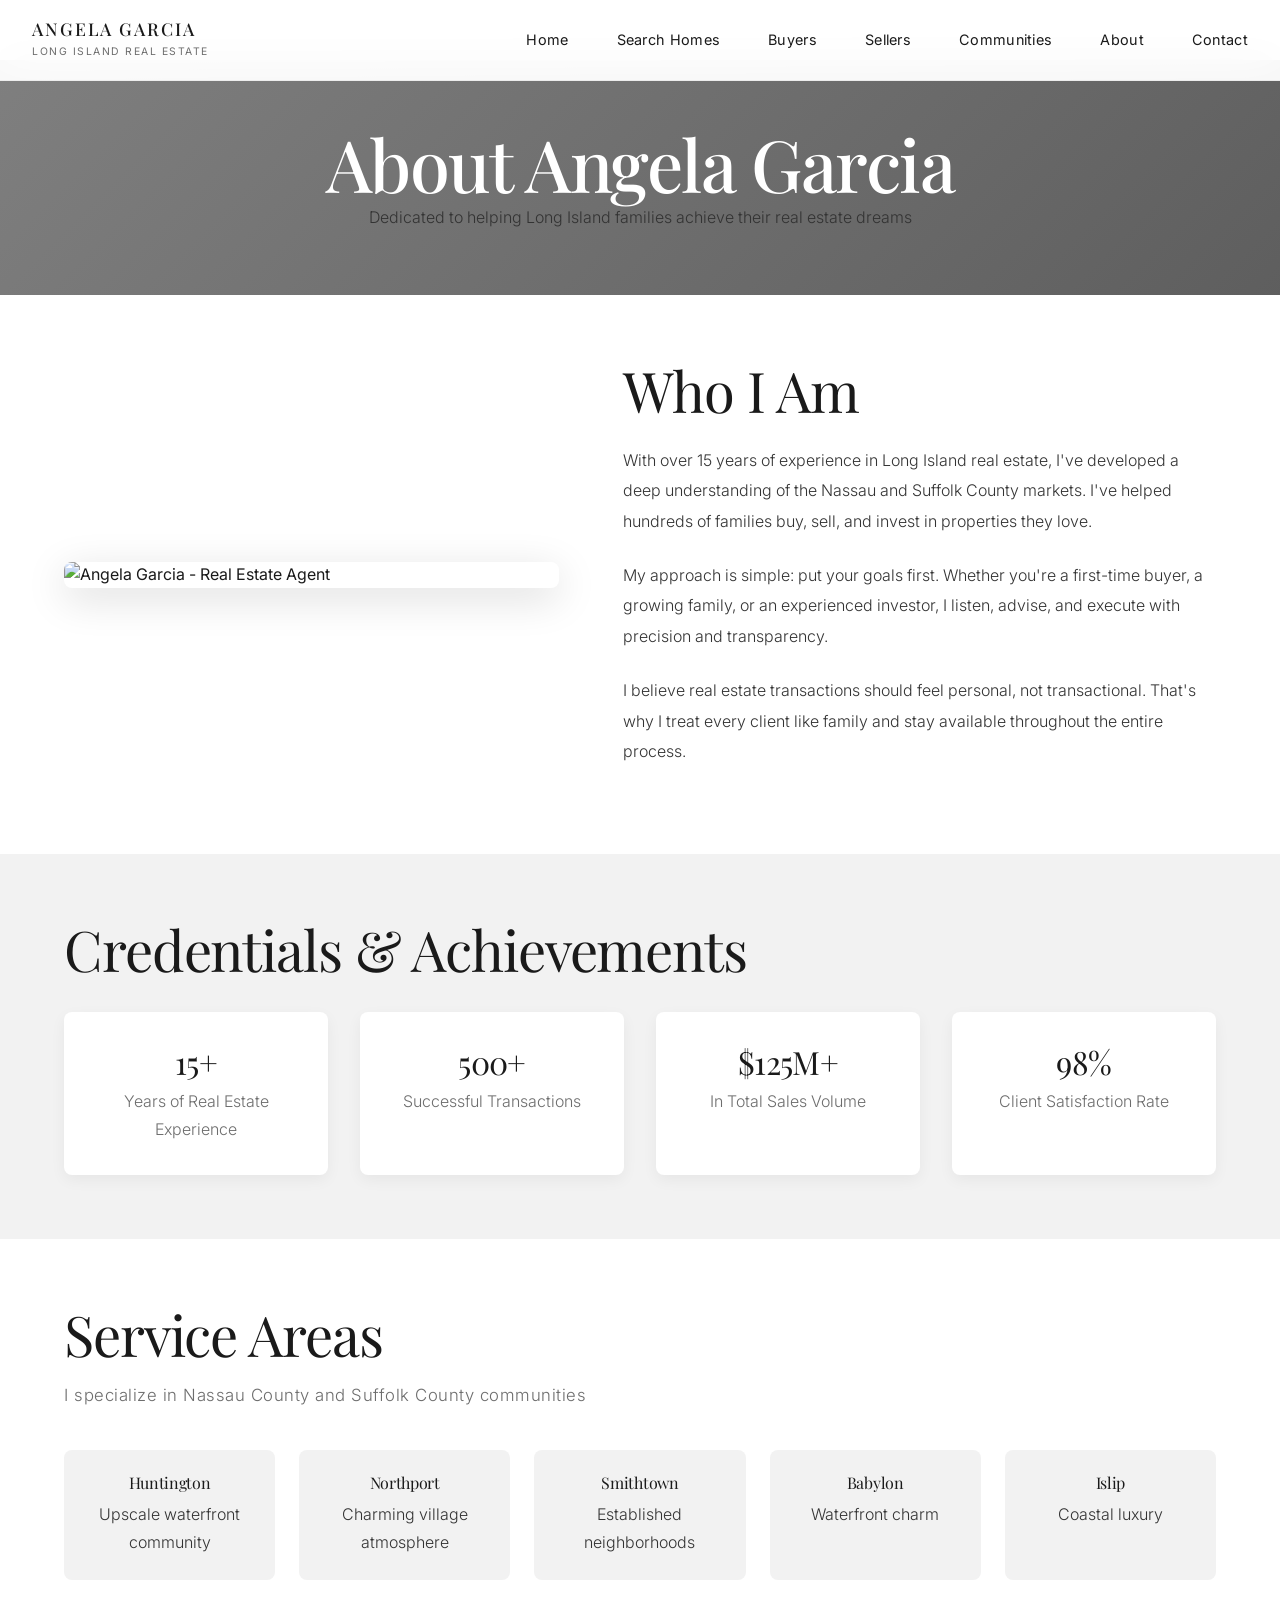
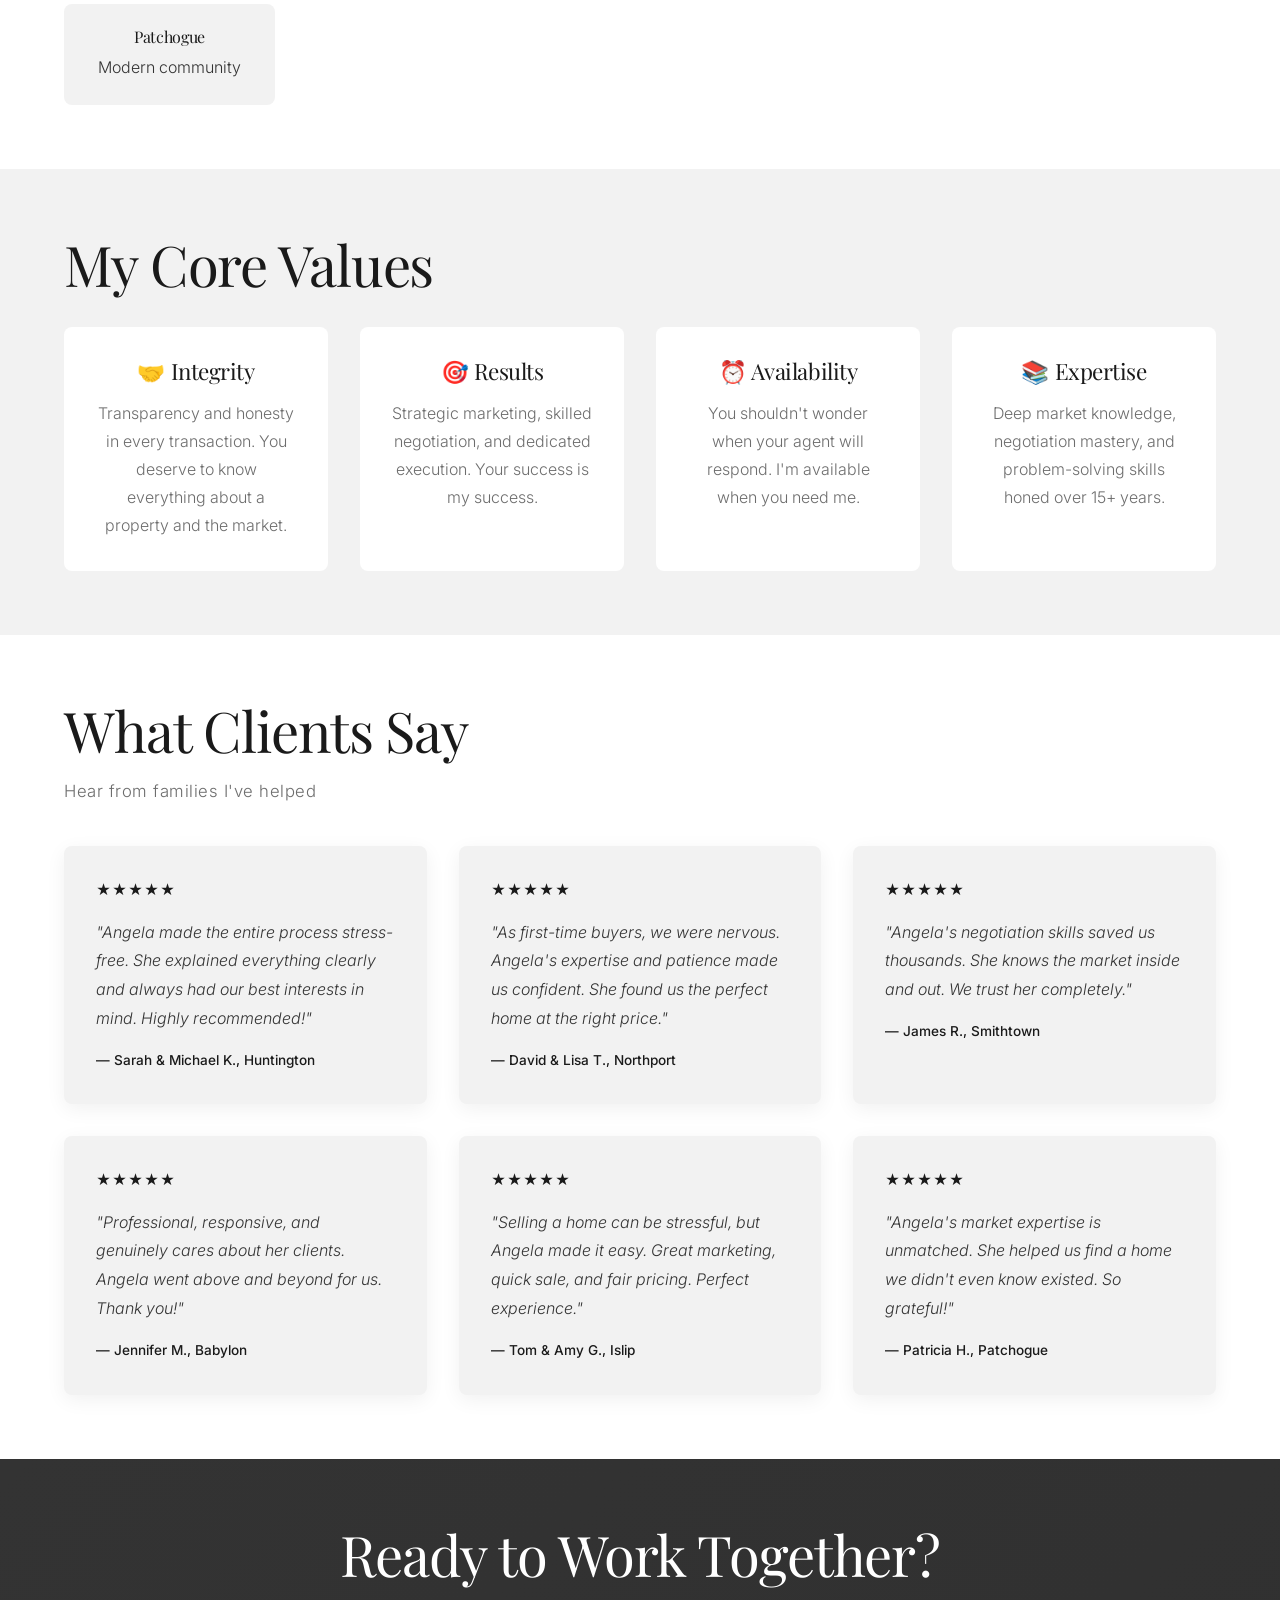
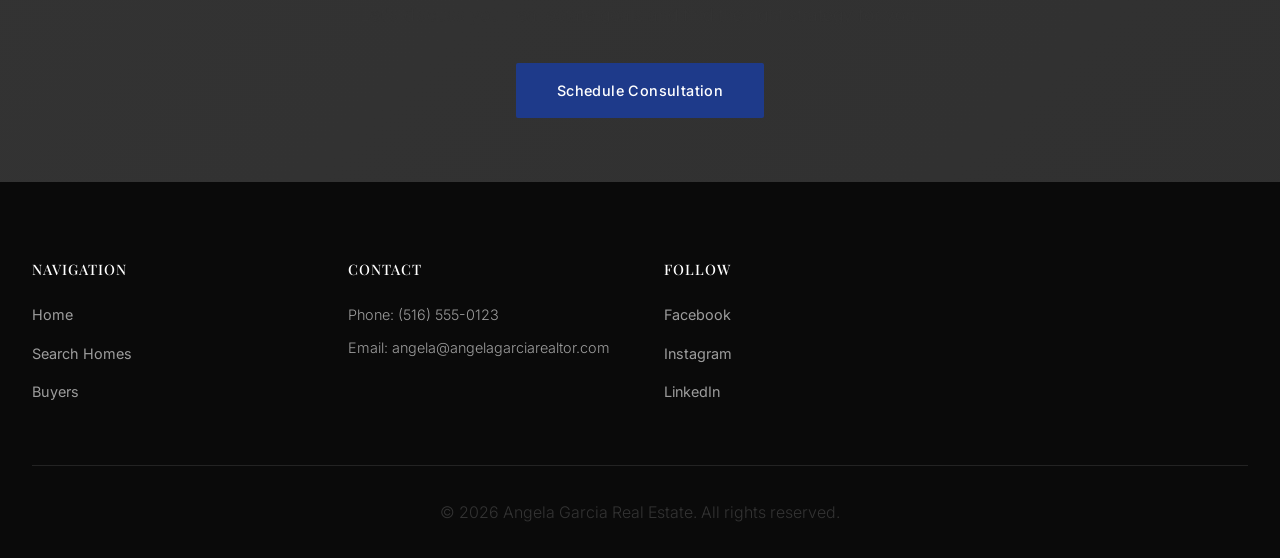
==== about.html @ 5ab620cd "Initial commit - mobile hamburger menu included" ====
<!DOCTYPE html>
<html lang="en">
<head>
    <meta charset="UTF-8">
    <meta name="viewport" content="width=device-width, initial-scale=1.0">
    <title>About Angela Garcia | Long Island Real Estate</title>
    <meta name="description" content="Meet Angela Garcia, a top Long Island realtor with 15+ years of expertise serving Nassau and Suffolk County families.">
    <link rel="stylesheet" href="css/styles.css">
    <style>
        .about-hero {
            background: linear-gradient(135deg, rgba(0,0,0,0.5), rgba(26,26,26,0.7));
            padding: 4rem 2rem;
            text-align: center;
            color: white;
            margin-top: 60px;
        }

        .about-hero h1 {
            color: white;
        }

        .about-intro {
            padding: 4rem 2rem;
            background-color: white;
        }

        .intro-grid {
            display: grid;
            grid-template-columns: 1fr 1.2fr;
            gap: 4rem;
            align-items: center;
        }

        .about-image {
            border-radius: 8px;
            overflow: hidden;
            box-shadow: 0 10px 40px rgba(0,0,0,0.15);
        }

        .about-image img {
            width: 100%;
            height: auto;
            display: block;
        }

        .about-content h2 {
            text-align: left;
            margin-bottom: 1.5rem;
        }

        .about-content p {
            margin-bottom: 1.5rem;
            color: var(--dark-gray);
            line-height: 1.9;
        }

        .credentials {
            padding: 4rem 2rem;
            background-color: var(--light-gray);
        }

        .credentials-grid {
            display: grid;
            grid-template-columns: repeat(auto-fit, minmax(250px, 1fr));
            gap: 2rem;
            margin-top: 2rem;
        }

        .credential-card {
            background-color: white;
            padding: 2rem;
            border-radius: 8px;
            text-align: center;
            box-shadow: 0 5px 15px rgba(0,0,0,0.05);
        }

        .credential-card h3 {
            color: var(--accent-gold);
            margin-bottom: 0.5rem;
            font-size: 2rem;
        }

        .credential-card p {
            color: var(--medium-gray);
        }

        .service-areas {
            padding: 4rem 2rem;
            background-color: white;
        }

        .areas-grid {
            display: grid;
            grid-template-columns: repeat(auto-fit, minmax(200px, 1fr));
            gap: 1.5rem;
            margin-top: 2rem;
        }

        .area-badge {
            background-color: var(--light-gray);
            padding: 1.5rem;
            border-radius: 8px;
            text-align: center;
            border-left: 4px solid var(--accent-gold);
            transition: var(--transition);
        }

        .area-badge:hover {
            box-shadow: 0 5px 20px rgba(0,0,0,0.1);
            transform: translateY(-3px);
        }

        .area-badge h4 {
            margin-bottom: 0.5rem;
        }

        .values {
            padding: 4rem 2rem;
            background-color: var(--light-gray);
        }

        .values-grid {
            display: grid;
            grid-template-columns: repeat(auto-fit, minmax(250px, 1fr));
            gap: 2rem;
            margin-top: 2rem;
        }

        .value-card {
            background-color: white;
            padding: 2rem;
            border-radius: 8px;
            text-align: center;
        }

        .value-card h3 {
            margin-bottom: 1rem;
        }

        .value-card p {
            color: var(--medium-gray);
        }

        .testimonials {
            padding: 4rem 2rem;
            background-color: white;
        }

        .testimonials-grid {
            display: grid;
            grid-template-columns: repeat(auto-fit, minmax(300px, 1fr));
            gap: 2rem;
            margin-top: 2rem;
        }

        .testimonial-card {
            background-color: var(--light-gray);
            padding: 2rem;
            border-radius: 8px;
            border-left: 4px solid var(--accent-gold);
        }

        .stars {
            color: var(--accent-gold);
            margin-bottom: 1rem;
        }

        .testimonial-text {
            font-style: italic;
            margin-bottom: 1rem;
            color: var(--dark-gray);
        }

        .testimonial-author {
            font-weight: 500;
            color: var(--charcoal);
        }

        .cta-section {
            padding: 4rem 2rem;
            background: linear-gradient(135deg, rgba(0,0,0,0.8), rgba(26,26,26,0.9));
            color: white;
            text-align: center;
        }

        @media (max-width: 768px) {
            .intro-grid {
                grid-template-columns: 1fr;
            }
        }
    </style>
</head>
<body>

<!-- NAVIGATION -->
<nav class="navbar">
    <div class="nav-container">
        <div class="logo">
            <h1>ANGELA GARCIA</h1>
            <p class="logo-subtitle">LONG ISLAND REAL ESTATE</p>
        </div>
        <ul class="nav-menu">
            <li><a href="index.html">Home</a></li>
            <li><a href="search.html">Search Homes</a></li>
            <li><a href="buyers.html">Buyers</a></li>
            <li><a href="sellers.html">Sellers</a></li>
            <li><a href="communities.html">Communities</a></li>
            <li><a href="about.html">About</a></li>
            <li><a href="contact.html">Contact</a></li>
        </ul>
    </div>
</nav>

<!-- HERO -->
<section class="about-hero">
    <div class="container">
        <h1>About Angela Garcia</h1>
        <p>Dedicated to helping Long Island families achieve their real estate dreams</p>
    </div>
</section>

<!-- INTRO -->
<section class="about-intro">
    <div class="container">
        <div class="intro-grid">
            <div class="about-image">
                <img src="media/angela-headshot.jpg" alt="Angela Garcia - Real Estate Agent" style="width: 100%; height: auto;">
            </div>
            <div class="about-content">
                <h2>Who I Am</h2>
                <p>With over 15 years of experience in Long Island real estate, I've developed a deep understanding of the Nassau and Suffolk County markets. I've helped hundreds of families buy, sell, and invest in properties they love.</p>
                <p>My approach is simple: put your goals first. Whether you're a first-time buyer, a growing family, or an experienced investor, I listen, advise, and execute with precision and transparency.</p>
                <p>I believe real estate transactions should feel personal, not transactional. That's why I treat every client like family and stay available throughout the entire process.</p>
            </div>
        </div>
    </div>
</section>

<!-- CREDENTIALS -->
<section class="credentials">
    <div class="container">
        <h2>Credentials & Achievements</h2>

        <div class="credentials-grid">
            <div class="credential-card">
                <h3>15+</h3>
                <p>Years of Real Estate Experience</p>
            </div>
            <div class="credential-card">
                <h3>500+</h3>
                <p>Successful Transactions</p>
            </div>
            <div class="credential-card">
                <h3>$125M+</h3>
                <p>In Total Sales Volume</p>
            </div>
            <div class="credential-card">
                <h3>98%</h3>
                <p>Client Satisfaction Rate</p>
            </div>
        </div>
    </div>
</section>

<!-- SERVICE AREAS -->
<section class="service-areas">
    <div class="container">
        <h2>Service Areas</h2>
        <p class="section-subtitle">I specialize in Nassau County and Suffolk County communities</p>

        <div class="areas-grid">
            <div class="area-badge">
                <h4>Huntington</h4>
                <p>Upscale waterfront community</p>
            </div>
            <div class="area-badge">
                <h4>Northport</h4>
                <p>Charming village atmosphere</p>
            </div>
            <div class="area-badge">
                <h4>Smithtown</h4>
                <p>Established neighborhoods</p>
            </div>
            <div class="area-badge">
                <h4>Babylon</h4>
                <p>Waterfront charm</p>
            </div>
            <div class="area-badge">
                <h4>Islip</h4>
                <p>Coastal luxury</p>
            </div>
            <div class="area-badge">
                <h4>Patchogue</h4>
                <p>Modern community</p>
            </div>
        </div>
    </div>
</section>

<!-- VALUES -->
<section class="values">
    <div class="container">
        <h2>My Core Values</h2>

        <div class="values-grid">
            <div class="value-card">
                <h3>🤝 Integrity</h3>
                <p>Transparency and honesty in every transaction. You deserve to know everything about a property and the market.</p>
            </div>
            <div class="value-card">
                <h3>🎯 Results</h3>
                <p>Strategic marketing, skilled negotiation, and dedicated execution. Your success is my success.</p>
            </div>
            <div class="value-card">
                <h3>⏰ Availability</h3>
                <p>You shouldn't wonder when your agent will respond. I'm available when you need me.</p>
            </div>
            <div class="value-card">
                <h3>📚 Expertise</h3>
                <p>Deep market knowledge, negotiation mastery, and problem-solving skills honed over 15+ years.</p>
            </div>
        </div>
    </div>
</section>

<!-- TESTIMONIALS -->
<section class="testimonials">
    <div class="container">
        <h2>What Clients Say</h2>
        <p class="section-subtitle">Hear from families I've helped</p>

        <div class="testimonials-grid">
            <div class="testimonial-card">
                <div class="stars">★★★★★</div>
                <p class="testimonial-text">"Angela made the entire process stress-free. She explained everything clearly and always had our best interests in mind. Highly recommended!"</p>
                <p class="testimonial-author">— Sarah & Michael K., Huntington</p>
            </div>

            <div class="testimonial-card">
                <div class="stars">★★★★★</div>
                <p class="testimonial-text">"As first-time buyers, we were nervous. Angela's expertise and patience made us confident. She found us the perfect home at the right price."</p>
                <p class="testimonial-author">— David & Lisa T., Northport</p>
            </div>

            <div class="testimonial-card">
                <div class="stars">★★★★★</div>
                <p class="testimonial-text">"Angela's negotiation skills saved us thousands. She knows the market inside and out. We trust her completely."</p>
                <p class="testimonial-author">— James R., Smithtown</p>
            </div>

            <div class="testimonial-card">
                <div class="stars">★★★★★</div>
                <p class="testimonial-text">"Professional, responsive, and genuinely cares about her clients. Angela went above and beyond for us. Thank you!"</p>
                <p class="testimonial-author">— Jennifer M., Babylon</p>
            </div>

            <div class="testimonial-card">
                <div class="stars">★★★★★</div>
                <p class="testimonial-text">"Selling a home can be stressful, but Angela made it easy. Great marketing, quick sale, and fair pricing. Perfect experience."</p>
                <p class="testimonial-author">— Tom & Amy G., Islip</p>
            </div>

            <div class="testimonial-card">
                <div class="stars">★★★★★</div>
                <p class="testimonial-text">"Angela's market expertise is unmatched. She helped us find a home we didn't even know existed. So grateful!"</p>
                <p class="testimonial-author">— Patricia H., Patchogue</p>
            </div>
        </div>
    </div>
</section>

<!-- CTA -->
<section class="cta-section">
    <div class="container">
        <h2>Ready to Work Together?</h2>
        <p style="margin-bottom: 2rem; font-size: 1.1rem;">Let's discuss your real estate goals and find the right strategy for you.</p>
        <a href="contact.html" class="btn btn-primary">Schedule Consultation</a>
    </div>
</section>

<!-- FOOTER -->
<footer class="footer">
    <div class="footer-container">
        <div class="footer-grid">
            <div class="footer-section">
                <h4>Navigation</h4>
                <ul>
                    <li><a href="index.html">Home</a></li>
                    <li><a href="search.html">Search Homes</a></li>
                    <li><a href="buyers.html">Buyers</a></li>
                </ul>
            </div>
            <div class="footer-section">
                <h4>Contact</h4>
                <p>Phone: (516) 555-0123</p>
                <p>Email: angela@angelagarciarealtor.com</p>
            </div>
            <div class="footer-section">
                <h4>Follow</h4>
                <ul>
                    <li><a href="#">Facebook</a></li>
                    <li><a href="#">Instagram</a></li>
                    <li><a href="#">LinkedIn</a></li>
                </ul>
            </div>
        </div>
        <div class="footer-bottom">
            <p>&copy; 2026 Angela Garcia Real Estate. All rights reserved.</p>
        </div>
    </div>
</footer>

</body>
</html>
---- css/styles.css ----
/* ============================================
   ANGELA GARCIA REAL ESTATE
   PREMIUM LONG ISLAND LUXURY
   ============================================ */

/* TYPOGRAPHY IMPORTS */
@import url('https://fonts.googleapis.com/css2?family=Playfair+Display:wght@400;500;700&family=Inter:wght@300;400;500;600&display=swap');

/* VARIABLES */
:root {
    --white: #FFFFFF;
    --off-white: #F8F8F8;
    --black: #0A0A0A;
    --charcoal: #1a1a1a;
    --light-gray: #f2f2f2;
    --medium-gray: #6d6d6d;
    --dark-gray: #333333;
    --accent-blue: #1e3a8a;
    
    --font-display: 'Playfair Display', serif;
    --font-body: 'Inter', -apple-system, BlinkMacSystemFont, 'Segoe UI', sans-serif;
    
    --transition: all 0.4s cubic-bezier(0.23, 1, 0.320, 1);
    --transition-slow: all 0.7s cubic-bezier(0.23, 1, 0.320, 1);
}

/* RESET */
* {
    margin: 0;
    padding: 0;
    box-sizing: border-box;
}

html {
    scroll-behavior: smooth;
}

body {
    font-family: var(--font-body);
    color: var(--charcoal);
    background-color: var(--white);
    line-height: 1.6;
    overflow-x: hidden;
}

/* ============================================
   TYPOGRAPHY
   ============================================ */

h1, h2, h3, h4, h5, h6 {
    font-family: var(--font-display);
    font-weight: 400;
    line-height: 1.1;
    letter-spacing: -0.02em;
}

h1 {
    font-size: clamp(2.5rem, 6vw, 4.5rem);
    font-weight: 500;
}

h2 {
    font-size: clamp(2rem, 5vw, 3.5rem);
    margin-bottom: 1rem;
}

h3 {
    font-size: 1.4rem;
    font-weight: 400;
}

p {
    font-size: 1rem;
    color: var(--dark-gray);
    line-height: 1.75;
    font-weight: 300;
}

.section-subtitle {
    font-size: 1.05rem;
    color: var(--medium-gray);
    font-weight: 300;
    margin-bottom: 2.5rem;
    letter-spacing: 0.5px;
}

/* ============================================
   LAYOUT
   ============================================ */

.container {
    max-width: 1280px;
    margin: 0 auto;
    padding: 0 2rem;
}

section {
    position: relative;
}

/* ============================================
   NAVIGATION
   ============================================ */

.navbar {
    position: fixed;
    top: 0;
    width: 100%;
    background-color: rgba(255, 255, 255, 0.95);
    backdrop-filter: blur(20px);
    z-index: 1000;
    border-bottom: 1px solid rgba(0, 0, 0, 0.05);
    transition: var(--transition);
}

.nav-container {
    max-width: 1400px;
    margin: 0 auto;
    padding: 1.2rem 2rem;
    display: flex;
    justify-content: space-between;
    align-items: center;
}

.logo h1 {
    font-size: 1.1rem;
    letter-spacing: 2px;
    font-weight: 500;
    margin-bottom: 0;
}

.logo-subtitle {
    font-size: 0.65rem;
    letter-spacing: 1.5px;
    color: var(--medium-gray);
    text-transform: uppercase;
    font-weight: 400;
    margin-top: 0.25rem;
}

.nav-menu {
    display: flex;
    list-style: none;
    gap: 3rem;
}

.nav-menu a {
    text-decoration: none;
    color: var(--charcoal);
    font-size: 0.9rem;
    letter-spacing: 0.3px;
    font-weight: 400;
    transition: var(--transition);
    position: relative;
}

.nav-menu a::after {
    content: '';
    position: absolute;
    bottom: -5px;
    left: 0;
    width: 0;
    height: 1.5px;
    background-color: var(--accent-blue);
    transition: var(--transition);
}

.nav-menu a:hover::after {
    width: 100%;
}

/* HAMBURGER MENU */
.hamburger {
    display: none;
    flex-direction: column;
    background: none;
    border: none;
    cursor: pointer;
    padding: 0.5rem;
    gap: 0.35rem;
}

.hamburger span {
    width: 24px;
    height: 2.5px;
    background-color: var(--charcoal);
    border-radius: 2px;
    transition: var(--transition);
    transform-origin: center;
}

.hamburger.active span:nth-child(1) {
    transform: rotate(45deg) translate(8px, 8px);
}

.hamburger.active span:nth-child(2) {
    opacity: 0;
}

.hamburger.active span:nth-child(3) {
    transform: rotate(-45deg) translate(8px, -8px);
}

/* ============================================
   HERO SECTION
   ============================================ */

.hero {
    position: relative;
    height: 100vh;
    display: flex;
    align-items: flex-end;
    justify-content: flex-start;
    overflow: hidden;
    margin-top: 60px;
}

.hero-video {
    position: absolute;
    top: 0;
    left: 0;
    width: 100%;
    height: 100%;
    object-fit: cover;
    z-index: 1;
}

.hero-overlay {
    position: absolute;
    top: 0;
    left: 0;
    width: 100%;
    height: 100%;
    background: linear-gradient(135deg, rgba(0, 0, 0, 0.25) 0%, rgba(0, 0, 0, 0.45) 100%);
    z-index: 2;
}

.hero-content {
    position: relative;
    z-index: 3;
    color: var(--white);
    padding: 0 2rem 6rem 2rem;
    max-width: 65%;
    animation: fadeInUp 1.2s cubic-bezier(0.23, 1, 0.320, 1);
}

.hero-headline {
    font-size: clamp(2.5rem, 7vw, 5rem);
    font-weight: 500;
    letter-spacing: -0.03em;
    margin-bottom: 1rem;
    line-height: 1.05;
}

.hero-subheadline {
    font-size: 1.2rem;
    font-weight: 300;
    letter-spacing: 0.3px;
    margin-bottom: 3rem;
    color: rgba(255, 255, 255, 0.85);
    max-width: 500px;
}

.hero-search-bar {
    display: flex;
    gap: 1rem;
    margin-bottom: 3rem;
    max-width: 600px;
}

.search-input {
    flex: 1;
    padding: 1rem 1.5rem;
    border: none;
    border-radius: 2px;
    font-size: 0.95rem;
    background-color: var(--white);
    color: var(--charcoal);
    font-family: var(--font-body);
}

.search-btn {
    padding: 1rem 2.5rem;
    background-color: var(--accent-blue);
    color: var(--white);
    border: none;
    border-radius: 2px;
    cursor: pointer;
    font-weight: 500;
    letter-spacing: 0.5px;
    transition: var(--transition);
    font-family: var(--font-body);
}

.search-btn:hover {
    background-color: #153063;
    transform: translateY(-2px);
}

.hero-buttons {
    display: flex;
    gap: 2rem;
}

@keyframes fadeInUp {
    from {
        opacity: 0;
        transform: translateY(40px);
    }
    to {
        opacity: 1;
        transform: translateY(0);
    }
}

/* ============================================
   BUTTONS
   ============================================ */

.btn {
    display: inline-block;
    padding: 0.95rem 2.5rem;
    border-radius: 2px;
    text-decoration: none;
    font-weight: 500;
    letter-spacing: 0.4px;
    transition: var(--transition);
    font-size: 0.9rem;
    border: 1.5px solid transparent;
    cursor: pointer;
    font-family: var(--font-body);
}

.btn-primary {
    background-color: var(--accent-blue);
    color: var(--white);
}

.btn-primary:hover {
    background-color: #153063;
    transform: translateY(-3px);
}

.btn-secondary {
    background-color: transparent;
    color: var(--white);
    border-color: var(--white);
}

.btn-secondary:hover {
    background-color: var(--white);
    color: var(--charcoal);
}

.btn-outline {
    background-color: transparent;
    color: var(--charcoal);
    border-color: var(--charcoal);
}

.btn-outline:hover {
    background-color: var(--charcoal);
    color: var(--white);
}

.btn-text {
    background-color: transparent;
    color: var(--charcoal);
    padding: 0;
    border: none;
    font-weight: 500;
    text-decoration: underline;
}

.btn-text:hover {
    color: var(--accent-blue);
}

/* ============================================
   REALTOR INTRO SECTION
   ============================================ */

.realtor-intro {
    padding: 7rem 2rem;
    background-color: var(--white);
}

.intro-grid {
    display: grid;
    grid-template-columns: 55% 1fr;
    gap: 5rem;
    align-items: center;
}

.intro-image {
    position: relative;
    z-index: 1;
}

.headshot {
    width: 100%;
    max-width: 500px;
    border-radius: 0;
    box-shadow: 0 20px 60px rgba(0, 0, 0, 0.12);
    display: block;
}

.intro-content h2 {
    text-align: left;
    margin-bottom: 1.5rem;
}

.intro-content p {
    margin-bottom: 1.5rem;
    color: var(--dark-gray);
}

/* ============================================
   FEATURED LISTINGS SECTION
   ============================================ */

.featured-listings {
    padding: 7rem 2rem;
    background-color: var(--off-white);
}

.featured-listings h2 {
    text-align: left;
    margin-bottom: 0.3rem;
}

.listings-grid {
    display: grid;
    grid-template-columns: repeat(3, 1fr);
    gap: 2rem;
    margin-top: 4rem;
}

.listing-card {
    background-color: var(--white);
    border-radius: 0;
    overflow: hidden;
    box-shadow: 0 10px 40px rgba(0, 0, 0, 0.08);
    transition: var(--transition);
    transform: translateY(0);
}

.listing-card:hover {
    box-shadow: 0 25px 70px rgba(0, 0, 0, 0.15);
    transform: translateY(-8px);
}

.listing-image {
    width: 100%;
    height: 280px;
    background-color: var(--medium-gray);
    overflow: hidden;
    position: relative;
}

.listing-image img {
    width: 100%;
    height: 100%;
    object-fit: cover;
    transition: var(--transition-slow);
}

.listing-card:hover .listing-image img {
    transform: scale(1.08);
}

.listing-info {
    padding: 2rem;
}

.listing-info h3 {
    color: var(--charcoal);
    margin-bottom: 0.5rem;
    font-size: 1.2rem;
}

.listing-price {
    font-size: 1.4rem;
    font-weight: 600;
    color: var(--accent-blue);
    margin-bottom: 1rem;
}

.listing-details {
    display: flex;
    gap: 1.5rem;
    color: var(--medium-gray);
    font-size: 0.85rem;
    font-weight: 400;
}

.section-cta {
    text-align: left;
    margin-top: 3rem;
}

/* ============================================
   BUY OR SELL SECTION
   ============================================ */

.buy-or-sell {
    padding: 7rem 2rem;
    background-color: var(--white);
}

.two-column-grid {
    display: grid;
    grid-template-columns: 1fr 1fr;
    gap: 4rem;
    margin-top: 3rem;
}

.card {
    padding: 3.5rem 3rem;
    border: none;
    border-left: 3px solid var(--accent-blue);
    border-radius: 0;
    background-color: var(--off-white);
    transition: var(--transition);
    text-align: left;
}

.card:hover {
    box-shadow: 0 15px 50px rgba(0, 0, 0, 0.08);
    transform: translateX(8px);
}

.card h3 {
    margin-bottom: 1.5rem;
}

.card p {
    margin-bottom: 2rem;
    color: var(--dark-gray);
}

/* ============================================
   COMMUNITIES SECTION
   ============================================ */

.communities {
    padding: 7rem 2rem;
    background-color: var(--off-white);
}

.communities h2 {
    text-align: left;
}

.communities-grid {
    display: grid;
    grid-template-columns: repeat(3, 1fr);
    gap: 2rem;
    margin-top: 4rem;
}

.community-card {
    position: relative;
    height: 400px;
    border-radius: 0;
    overflow: hidden;
    cursor: pointer;
    transition: var(--transition);
}

.community-card img {
    width: 100%;
    height: 100%;
    object-fit: cover;
    transition: var(--transition-slow);
}

.community-card:hover img {
    transform: scale(1.12);
}

.community-card h3 {
    position: absolute;
    bottom: 2.5rem;
    left: 2.5rem;
    color: var(--white);
    font-size: 2rem;
    z-index: 10;
    transition: var(--transition);
}

.community-card::before {
    content: '';
    position: absolute;
    top: 0;
    left: 0;
    width: 100%;
    height: 100%;
    background: linear-gradient(180deg, rgba(0, 0, 0, 0) 0%, rgba(0, 0, 0, 0.5) 100%);
    z-index: 5;
}

.community-card .btn {
    position: absolute;
    bottom: 2.5rem;
    right: 2.5rem;
    z-index: 11;
    opacity: 0;
    transform: translateY(20px);
    transition: var(--transition);
}

.community-card:hover .btn {
    opacity: 1;
    transform: translateY(0);
}

/* ============================================
   WHY WORK SECTION
   ============================================ */

.why-work {
    padding: 7rem 2rem;
    background-color: var(--white);
}

.why-work h2 {
    text-align: left;
}

.benefits-grid {
    display: grid;
    grid-template-columns: repeat(4, 1fr);
    gap: 2rem;
    margin-top: 3rem;
}

.benefit-card {
    padding: 2.5rem;
    text-align: left;
    border-top: 2px solid var(--accent-blue);
    transition: var(--transition);
}

.benefit-card:hover {
    transform: translateY(-5px);
}

.benefit-card h3 {
    margin-bottom: 1rem;
    font-size: 1.1rem;
}

.benefit-card p {
    color: var(--medium-gray);
    font-size: 0.95rem;
    line-height: 1.7;
}

/* ============================================
   TESTIMONIALS
   ============================================ */

.testimonials {
    padding: 7rem 2rem;
    background-color: var(--off-white);
}

.testimonials h2 {
    text-align: left;
}

.testimonials-carousel {
    display: grid;
    grid-template-columns: repeat(auto-fit, minmax(320px, 1fr));
    gap: 2.5rem;
    margin-top: 3rem;
}

.testimonial-card {
    background-color: var(--white);
    padding: 2.5rem;
    border-radius: 0;
    box-shadow: 0 5px 20px rgba(0, 0, 0, 0.06);
    transition: var(--transition);
}

.testimonial-card:hover {
    box-shadow: 0 15px 50px rgba(0, 0, 0, 0.12);
}

.stars {
    color: var(--accent-blue);
    margin-bottom: 1rem;
    font-size: 0.9rem;
    letter-spacing: 1px;
}

.testimonial-text {
    margin-bottom: 1.5rem;
    font-style: italic;
    color: var(--dark-gray);
    line-height: 1.8;
}

.testimonial-author {
    color: var(--medium-gray);
    font-size: 0.85rem;
    font-weight: 500;
}

/* ============================================
   MARKET INSIGHTS
   ============================================ */

.market-insights {
    padding: 7rem 2rem;
    background-color: var(--white);
}

.market-insights h2 {
    text-align: left;
}

.insights-grid {
    display: grid;
    grid-template-columns: repeat(3, 1fr);
    gap: 2rem;
    margin-top: 3rem;
}

.insight-card {
    text-align: center;
    padding: 3rem 2rem;
    border-radius: 0;
    background-color: var(--off-white);
    border-bottom: 3px solid var(--accent-blue);
    transition: var(--transition);
}

.insight-card:hover {
    transform: translateY(-5px);
}

.insight-value {
    font-size: 2.5rem;
    font-weight: 600;
    color: var(--accent-blue);
    margin: 1rem 0;
    font-family: var(--font-display);
}

.insight-detail {
    color: var(--medium-gray);
    font-size: 0.9rem;
}

/* ============================================
   CONTACT CTA
   ============================================ */

.contact-cta {
    padding: 8rem 2rem;
    background: linear-gradient(135deg, var(--charcoal) 0%, #0f0f0f 100%);
    color: var(--white);
    text-align: center;
}

.contact-cta h2 {
    color: var(--white);
    margin-bottom: 1rem;
}

.contact-cta p {
    color: rgba(255, 255, 255, 0.75);
    margin-bottom: 3rem;
    font-size: 1.1rem;
}

.cta-buttons {
    display: flex;
    gap: 2rem;
    justify-content: center;
    flex-wrap: wrap;
}

/* ============================================
   FOOTER
   ============================================ */

.footer {
    background-color: var(--black);
    color: var(--white);
    padding: 5rem 0 2rem;
}

.footer-container {
    max-width: 1280px;
    margin: 0 auto;
    padding: 0 2rem;
}

.footer-grid {
    display: grid;
    grid-template-columns: repeat(4, 1fr);
    gap: 3rem;
    margin-bottom: 3rem;
}

.footer-section h4 {
    margin-bottom: 1.5rem;
    font-size: 0.9rem;
    letter-spacing: 1px;
    text-transform: uppercase;
    font-weight: 500;
}

.footer-section ul {
    list-style: none;
}

.footer-section li {
    margin-bottom: 0.8rem;
}

.footer-section a {
    color: rgba(255, 255, 255, 0.6);
    text-decoration: none;
    font-size: 0.9rem;
    transition: var(--transition);
}

.footer-section a:hover {
    color: var(--accent-blue);
}

.footer-section p {
    color: rgba(255, 255, 255, 0.6);
    font-size: 0.9rem;
    margin-bottom: 0.5rem;
}

.footer-bottom {
    text-align: center;
    padding-top: 2rem;
    border-top: 1px solid rgba(255, 255, 255, 0.1);
    color: rgba(255, 255, 255, 0.4);
    font-size: 0.8rem;
}

/* ============================================
   RESPONSIVE
   ============================================ */

@media (max-width: 1024px) {
    .intro-grid {
        grid-template-columns: 1fr;
    }

    .listings-grid {
        grid-template-columns: repeat(2, 1fr);
    }

    .communities-grid {
        grid-template-columns: repeat(2, 1fr);
    }

    .benefits-grid {
        grid-template-columns: repeat(2, 1fr);
    }

    .insights-grid {
        grid-template-columns: repeat(2, 1fr);
    }

    .nav-menu {
        gap: 1.5rem;
    }

    .nav-menu a {
        font-size: 0.8rem;
    }

    .hero-content {
        max-width: 100%;
    }
}

@media (max-width: 768px) {
    .nav-menu {
        flex-direction: column;
        gap: 1rem;
        font-size: 0.85rem;
    }

    .hero-headline {
        font-size: 2rem;
    }

    .hero-subheadline {
        font-size: 1rem;
    }

    .hero-buttons {
        flex-direction: column;
        gap: 1rem;
    }

    .hero-search-bar {
        flex-direction: column;
    }

    .hero-content {
        padding: 0 1.5rem 3rem 1.5rem;
    }

    .listings-grid,
    .communities-grid,
    .insights-grid {
        grid-template-columns: 1fr;
    }

    .two-column-grid {
        grid-template-columns: 1fr;
        gap: 2rem;
    }

    .benefits-grid {
        grid-template-columns: 1fr;
    }

    .footer-grid {
        grid-template-columns: repeat(2, 1fr);
        gap: 2rem;
    }

    .cta-buttons {
        flex-direction: column;
    }

    .btn {
        width: 100%;
        text-align: center;
    }
}

@media (max-width: 480px) {
    .hamburger {
        display: flex;
    }

    .nav-menu {
        position: absolute;
        top: 70px;
        left: 0;
        right: 0;
        background-color: rgba(255, 255, 255, 0.98);
        backdrop-filter: blur(20px);
        flex-direction: column;
        list-style: none;
        padding: 1.5rem 1rem;
        gap: 0;
        max-height: 0;
        overflow: hidden;
        transition: max-height 0.4s ease-in-out;
        border-bottom: 1px solid rgba(0, 0, 0, 0.05);
    }

    .nav-menu.active {
        max-height: 400px;
    }

    .nav-menu li {
        border-bottom: 1px solid rgba(0, 0, 0, 0.05);
        padding: 1rem 0;
    }

    .nav-menu li:last-child {
        border-bottom: none;
    }

    .nav-menu a {
        font-size: 0.95rem;
        color: var(--charcoal);
    }

    .nav-menu a::after {
        display: none;
    }

    h1 {
        font-size: 1.6rem;
    }

    .logo h1 {
        font-size: 0.95rem;
    }

    .logo-subtitle {
        font-size: 0.55rem;
    }

    h2 {
        font-size: 1.5rem;
    }

    .container {
        padding: 0 1rem;
    }

    .realtor-intro,
    .featured-listings,
    .buy-or-sell,
    .communities,
    .why-work,
    .testimonials,
    .market-insights {
        padding: 3rem 1rem;
    }

    .community-card h3 {
        font-size: 1.3rem;
        bottom: 1rem;
        left: 1rem;
    }

    .two-column-grid,
    .footer-grid {
        gap: 1.5rem;
    }
}
/* Cache bust 1781561264 */
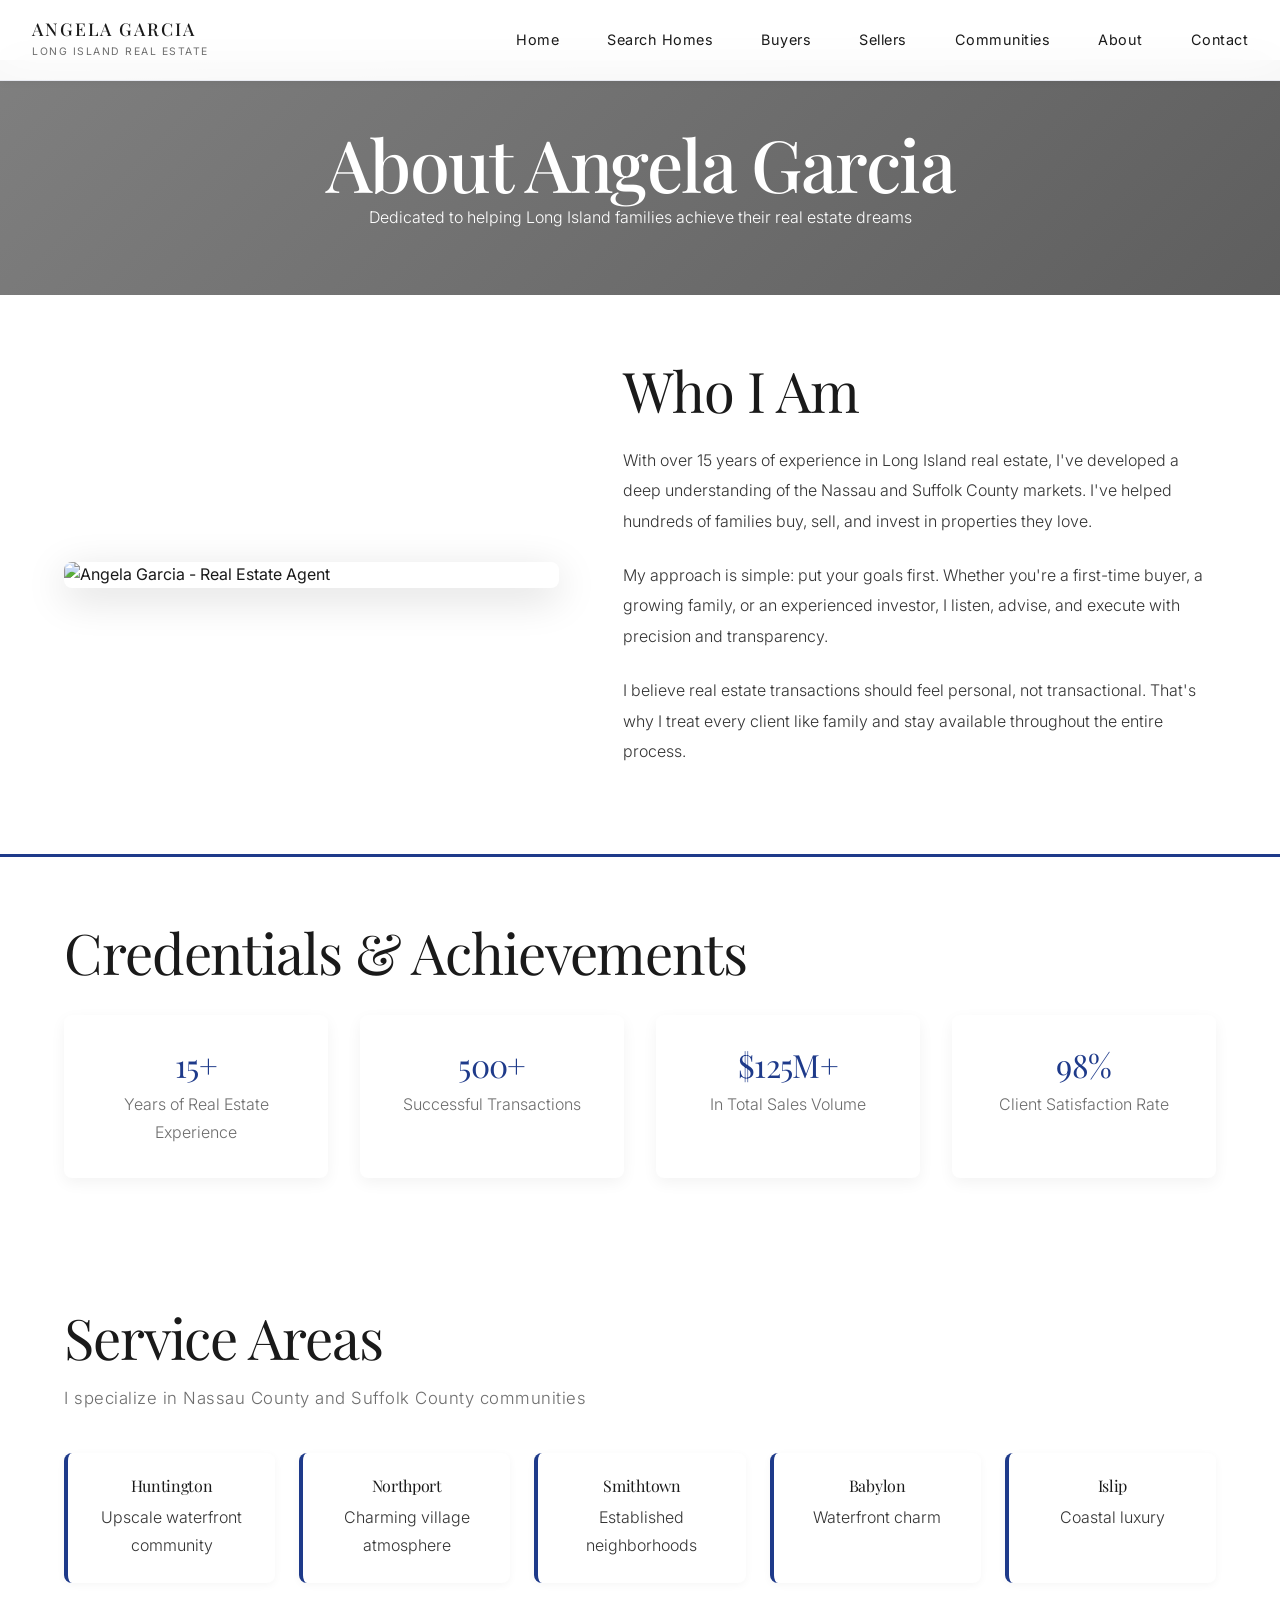
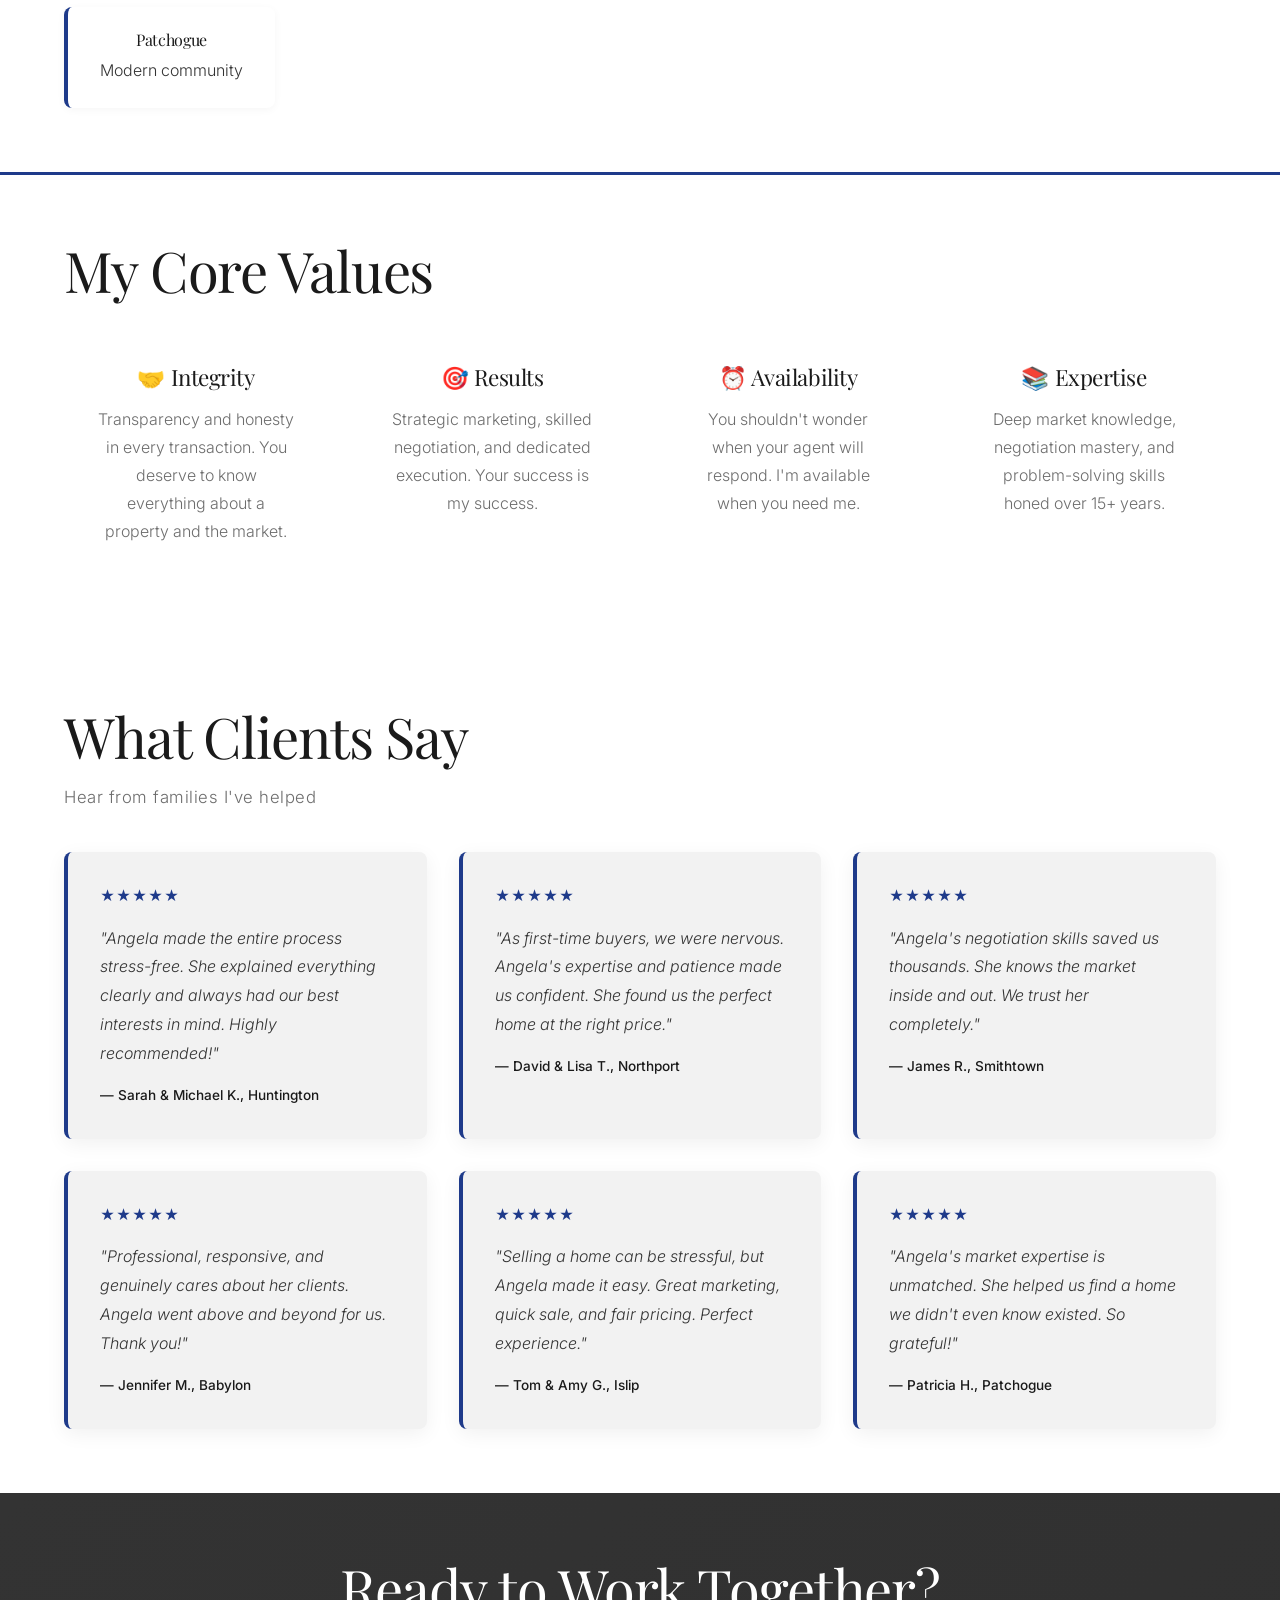
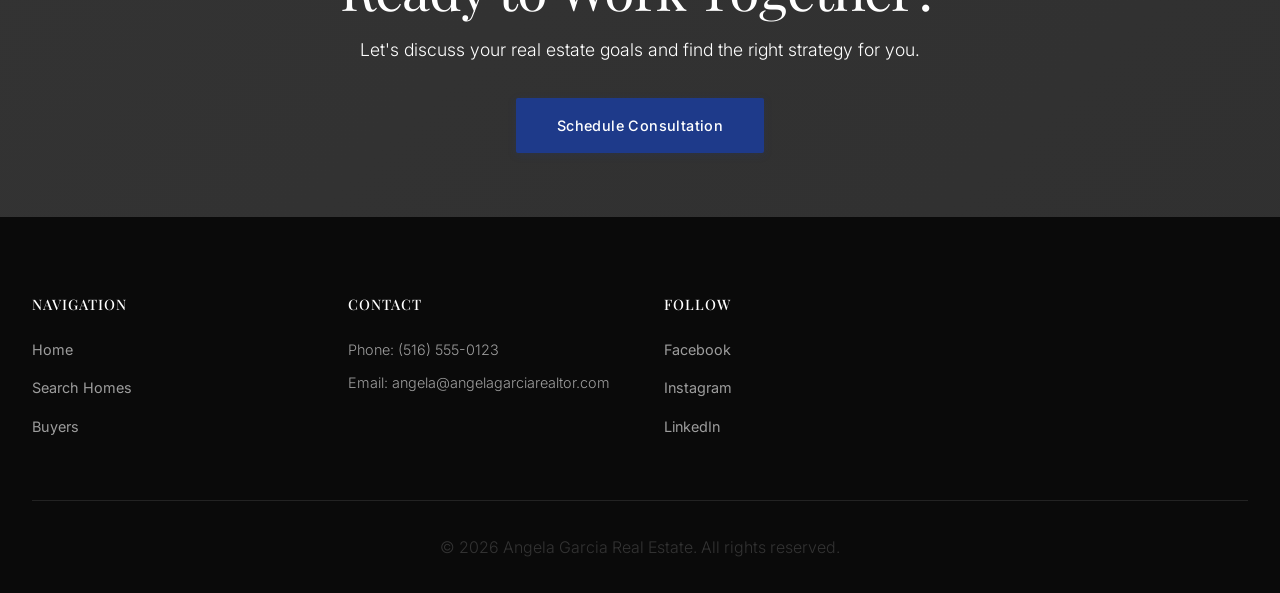
==== commit 1c989379: "Fix color contrast: add clickable logo to all pages, replace light-gray backgrounds with white/blue " ====
--- a/about.html
+++ b/about.html
@@ -56,7 +56,8 @@
 
         .credentials {
             padding: 4rem 2rem;
-            background-color: var(--light-gray);
+            background-color: var(--white);
+            border-top: 3px solid var(--accent-blue);
         }
 
         .credentials-grid {
@@ -75,7 +76,7 @@
         }
 
         .credential-card h3 {
-            color: var(--accent-gold);
+            color: var(--accent-blue);
             margin-bottom: 0.5rem;
             font-size: 2rem;
         }
@@ -97,12 +98,13 @@
         }
 
         .area-badge {
-            background-color: var(--light-gray);
+            background-color: var(--white);
             padding: 1.5rem;
             border-radius: 8px;
             text-align: center;
-            border-left: 4px solid var(--accent-gold);
+            border-left: 4px solid var(--accent-blue);
             transition: var(--transition);
+            box-shadow: 0 2px 8px rgba(0, 0, 0, 0.04);
         }
 
         .area-badge:hover {
@@ -116,7 +118,8 @@
 
         .values {
             padding: 4rem 2rem;
-            background-color: var(--light-gray);
+            background-color: var(--white);
+            border-top: 3px solid var(--accent-blue);
         }
 
         .values-grid {
@@ -195,10 +198,10 @@
 <!-- NAVIGATION -->
 <nav class="navbar">
     <div class="nav-container">
-        <div class="logo">
+        <a href="index.html" class="logo">
             <h1>ANGELA GARCIA</h1>
             <p class="logo-subtitle">LONG ISLAND REAL ESTATE</p>
-        </div>
+        </a>
         <ul class="nav-menu">
             <li><a href="index.html">Home</a></li>
             <li><a href="search.html">Search Homes</a></li>
--- a/css/styles.css
+++ b/css/styles.css
@@ -16,6 +16,7 @@
     --medium-gray: #6d6d6d;
     --dark-gray: #333333;
     --accent-blue: #1e3a8a;
+    --accent-gold: #1e3a8a;
     
     --font-display: 'Playfair Display', serif;
     --font-body: 'Inter', -apple-system, BlinkMacSystemFont, 'Segoe UI', sans-serif;
@@ -67,6 +68,16 @@
 h3 {
     font-size: 1.4rem;
     font-weight: 400;
+    color: var(--charcoal);
+}
+
+/* Dark background headings */
+.about-hero h1,
+.about-hero h2,
+.guide-hero h1,
+.guide-hero h2,
+.cta-section h2 {
+    color: var(--white);
 }
 
 p {
@@ -74,6 +85,14 @@
     color: var(--dark-gray);
     line-height: 1.75;
     font-weight: 300;
+}
+
+/* Dark background text */
+.about-hero p,
+.guide-hero p,
+.cta-section p,
+.hero-subheadline {
+    color: var(--white);
 }
 
 .section-subtitle {
@@ -109,8 +128,9 @@
     background-color: rgba(255, 255, 255, 0.95);
     backdrop-filter: blur(20px);
     z-index: 1000;
-    border-bottom: 1px solid rgba(0, 0, 0, 0.05);
+    border-bottom: 1px solid rgba(30, 58, 138, 0.08);
     transition: var(--transition);
+    box-shadow: 0 2px 8px rgba(0, 0, 0, 0.04);
 }
 
 .nav-container {
@@ -122,11 +142,22 @@
     align-items: center;
 }
 
+.logo {
+    text-decoration: none;
+    cursor: pointer;
+    transition: opacity 0.3s ease;
+}
+
+.logo:hover {
+    opacity: 0.8;
+}
+
 .logo h1 {
     font-size: 1.1rem;
     letter-spacing: 2px;
     font-weight: 500;
     margin-bottom: 0;
+    color: var(--charcoal);
 }
 
 .logo-subtitle {
@@ -148,21 +179,27 @@
     text-decoration: none;
     color: var(--charcoal);
     font-size: 0.9rem;
-    letter-spacing: 0.3px;
+    letter-spacing: 0.5px;
     font-weight: 400;
-    transition: var(--transition);
+    transition: all 0.3s cubic-bezier(0.23, 1, 0.320, 1);
     position: relative;
+    display: block;
 }
 
 .nav-menu a::after {
     content: '';
     position: absolute;
-    bottom: -5px;
+    bottom: -6px;
     left: 0;
     width: 0;
     height: 1.5px;
     background-color: var(--accent-blue);
-    transition: var(--transition);
+    transition: all 0.3s cubic-bezier(0.23, 1, 0.320, 1);
+}
+
+.nav-menu a:hover {
+    color: var(--accent-blue);
+    letter-spacing: 0.7px;
 }
 
 .nav-menu a:hover::after {
@@ -178,19 +215,25 @@
     cursor: pointer;
     padding: 0.5rem;
     gap: 0.35rem;
+    z-index: 1001;
 }
 
 .hamburger span {
-    width: 24px;
-    height: 2.5px;
+    width: 26px;
+    height: 3px;
     background-color: var(--charcoal);
     border-radius: 2px;
-    transition: var(--transition);
+    transition: all 0.35s cubic-bezier(0.23, 1, 0.320, 1);
     transform-origin: center;
 }
 
+.hamburger:hover span {
+    background-color: var(--accent-blue);
+}
+
 .hamburger.active span:nth-child(1) {
-    transform: rotate(45deg) translate(8px, 8px);
+    transform: rotate(45deg) translate(9px, 9px);
+    background-color: var(--accent-blue);
 }
 
 .hamburger.active span:nth-child(2) {
@@ -198,7 +241,31 @@
 }
 
 .hamburger.active span:nth-child(3) {
-    transform: rotate(-45deg) translate(8px, -8px);
+    transform: rotate(-45deg) translate(9px, -9px);
+    background-color: var(--accent-blue);
+}
+
+/* MOBILE MENU OVERLAY */
+body.menu-open {
+    overflow: hidden;
+}
+
+.nav-menu-overlay {
+    display: none;
+    position: fixed;
+    top: 60px;
+    left: 0;
+    right: 0;
+    bottom: 0;
+    background-color: rgba(0, 0, 0, 0.4);
+    z-index: 999;
+    opacity: 0;
+    transition: opacity 0.35s ease-in-out;
+}
+
+.nav-menu-overlay.active {
+    display: block;
+    opacity: 1;
 }
 
 /* ============================================
@@ -334,11 +401,13 @@
 .btn-primary {
     background-color: var(--accent-blue);
     color: var(--white);
+    box-shadow: 0 2px 8px rgba(30, 58, 138, 0.2);
 }
 
 .btn-primary:hover {
     background-color: #153063;
     transform: translateY(-3px);
+    box-shadow: 0 6px 16px rgba(30, 58, 138, 0.35);
 }
 
 .btn-secondary {
@@ -356,11 +425,14 @@
     background-color: transparent;
     color: var(--charcoal);
     border-color: var(--charcoal);
+    transition: all 0.3s cubic-bezier(0.23, 1, 0.320, 1);
 }
 
 .btn-outline:hover {
     background-color: var(--charcoal);
     color: var(--white);
+    box-shadow: 0 4px 12px rgba(26, 26, 26, 0.15);
+    transform: translateY(-2px);
 }
 
 .btn-text {
@@ -519,10 +591,11 @@
     padding: 3.5rem 3rem;
     border: none;
     border-left: 3px solid var(--accent-blue);
-    border-radius: 0;
+    border-radius: 4px;
     background-color: var(--off-white);
     transition: var(--transition);
     text-align: left;
+    box-shadow: 0 2px 8px rgba(0, 0, 0, 0.04);
 }
 
 .card:hover {
@@ -894,39 +967,77 @@
     }
 
     .hero-headline {
-        font-size: 2rem;
+        font-size: 2.2rem;
+        font-weight: 600;
+        line-height: 1.2;
+        margin-bottom: 1.2rem;
     }
 
     .hero-subheadline {
-        font-size: 1rem;
+        font-size: 1.05rem;
+        line-height: 1.7;
+        margin-bottom: 2rem;
     }
 
     .hero-buttons {
         flex-direction: column;
-        gap: 1rem;
+        gap: 0.8rem;
     }
 
     .hero-search-bar {
         flex-direction: column;
+        gap: 0.8rem;
+        margin-bottom: 2rem;
+    }
+
+    .search-input {
+        padding: 0.9rem 1.2rem;
+        font-size: 1rem;
+    }
+
+    .search-btn {
+        padding: 0.9rem 1.2rem;
+        font-size: 0.95rem;
+        min-height: 48px;
     }
 
     .hero-content {
-        padding: 0 1.5rem 3rem 1.5rem;
+        padding: 0 1.5rem 4rem 1.5rem;
+        max-width: 100%;
     }
 
     .listings-grid,
     .communities-grid,
     .insights-grid {
         grid-template-columns: 1fr;
+        gap: 1.5rem;
+    }
+
+    .listing-card,
+    .community-card,
+    .insight-card {
+        border-radius: 6px;
     }
 
     .two-column-grid {
         grid-template-columns: 1fr;
-        gap: 2rem;
+        gap: 1.8rem;
+    }
+
+    .card {
+        padding: 2rem 1.5rem;
+        border-radius: 6px;
+        margin-bottom: 1rem;
     }
 
     .benefits-grid {
         grid-template-columns: 1fr;
+        gap: 1.5rem;
+    }
+
+    .benefit-card {
+        padding: 1.8rem 1.5rem;
+        border-radius: 6px;
     }
 
     .footer-grid {
@@ -950,62 +1061,118 @@
     }
 
     .nav-menu {
-        position: absolute;
-        top: 70px;
+        position: fixed;
+        top: 60px;
         left: 0;
         right: 0;
-        background-color: rgba(255, 255, 255, 0.98);
-        backdrop-filter: blur(20px);
+        background-color: var(--white);
         flex-direction: column;
         list-style: none;
-        padding: 1.5rem 1rem;
+        padding: 0;
         gap: 0;
         max-height: 0;
         overflow: hidden;
-        transition: max-height 0.4s ease-in-out;
-        border-bottom: 1px solid rgba(0, 0, 0, 0.05);
+        transition: max-height 0.4s cubic-bezier(0.4, 0, 0.2, 1);
+        border-bottom: 1px solid rgba(0, 0, 0, 0.06);
+        box-shadow: 0 10px 40px rgba(0, 0, 0, 0.1);
+        z-index: 999;
     }
 
     .nav-menu.active {
-        max-height: 400px;
+        max-height: 500px;
     }
 
     .nav-menu li {
-        border-bottom: 1px solid rgba(0, 0, 0, 0.05);
-        padding: 1rem 0;
-    }
+        border-bottom: 1px solid rgba(0, 0, 0, 0.04);
+        padding: 0;
+        margin: 0;
+        opacity: 0;
+        transform: translateY(-8px);
+        animation: slideInDown 0.4s cubic-bezier(0.4, 0, 0.2, 1) forwards;
+    }
+
+    .nav-menu.active li:nth-child(1) { animation-delay: 0.05s; }
+    .nav-menu.active li:nth-child(2) { animation-delay: 0.1s; }
+    .nav-menu.active li:nth-child(3) { animation-delay: 0.15s; }
+    .nav-menu.active li:nth-child(4) { animation-delay: 0.2s; }
+    .nav-menu.active li:nth-child(5) { animation-delay: 0.25s; }
+    .nav-menu.active li:nth-child(6) { animation-delay: 0.3s; }
+    .nav-menu.active li:nth-child(7) { animation-delay: 0.35s; }
 
     .nav-menu li:last-child {
         border-bottom: none;
     }
 
     .nav-menu a {
-        font-size: 0.95rem;
+        font-size: 1.05rem;
         color: var(--charcoal);
+        font-weight: 400;
+        letter-spacing: 0.2px;
+        display: block;
+        padding: 1.3rem 1.5rem;
+        transition: all 0.2s ease-in-out;
+    }
+
+    .nav-menu a:active {
+        background-color: rgba(30, 58, 138, 0.05);
+        color: var(--accent-blue);
     }
 
     .nav-menu a::after {
         display: none;
     }
 
+    @keyframes slideInDown {
+        from {
+            opacity: 0;
+            transform: translateY(-12px);
+        }
+        to {
+            opacity: 1;
+            transform: translateY(0);
+        }
+    }
+
     h1 {
-        font-size: 1.6rem;
+        font-size: 1.8rem;
+        font-weight: 600;
+        line-height: 1.1;
     }
 
     .logo h1 {
         font-size: 0.95rem;
+        letter-spacing: 1.5px;
     }
 
     .logo-subtitle {
-        font-size: 0.55rem;
+        font-size: 0.5rem;
+        letter-spacing: 1px;
     }
 
     h2 {
-        font-size: 1.5rem;
+        font-size: 1.6rem;
+        font-weight: 600;
+        line-height: 1.2;
+        margin-bottom: 1.2rem;
+    }
+
+    h3 {
+        font-size: 1.2rem;
+        font-weight: 500;
     }
 
     .container {
-        padding: 0 1rem;
+        padding: 0 1.2rem;
+    }
+
+    p {
+        font-size: 0.95rem;
+        line-height: 1.8;
+    }
+
+    .section-subtitle {
+        font-size: 0.95rem;
+        margin-bottom: 2rem;
     }
 
     .realtor-intro,
@@ -1015,18 +1182,88 @@
     .why-work,
     .testimonials,
     .market-insights {
-        padding: 3rem 1rem;
+        padding: 2.5rem 1.2rem;
+    }
+
+    .intro-grid {
+        flex-direction: column;
+        gap: 2rem;
+    }
+
+    .intro-image {
+        width: 100%;
+    }
+
+    .intro-content p {
+        font-size: 0.95rem;
+        line-height: 1.8;
+        margin-bottom: 1.2rem;
     }
 
     .community-card h3 {
         font-size: 1.3rem;
-        bottom: 1rem;
-        left: 1rem;
+        bottom: 1.2rem;
+        left: 1.2rem;
+        font-weight: 600;
     }
 
     .two-column-grid,
     .footer-grid {
         gap: 1.5rem;
     }
+
+    .footer {
+        padding: 3rem 1.2rem 2rem;
+    }
+
+    .footer-section h4 {
+        font-size: 1.05rem;
+        font-weight: 600;
+        margin-bottom: 1rem;
+    }
+
+    .footer-section p,
+    .footer-section li {
+        font-size: 0.9rem;
+        line-height: 1.7;
+    }
+
+    .footer-bottom p {
+        font-size: 0.85rem;
+    }
+
+    a[href] {
+        color: var(--accent-blue);
+    }
+
+    a[href]:active {
+        opacity: 0.8;
+    }
+
+    .btn {
+        padding: 1.2rem 1.5rem;
+        font-size: 0.95rem;
+        min-height: 52px;
+        display: flex;
+        align-items: center;
+        justify-content: center;
+        width: 100%;
+        border-radius: 4px;
+        letter-spacing: 0.3px;
+    }
+
+    .btn-primary, .btn-secondary, .btn-outline {
+        margin: 0.5rem 0;
+    }
+
+    .hero-buttons {
+        flex-direction: column;
+        gap: 0.8rem;
+        margin-top: 2rem;
+    }
+
+    .hero-buttons .btn {
+        width: 100%;
+    }
 }
 /* Cache bust 1781561264 */
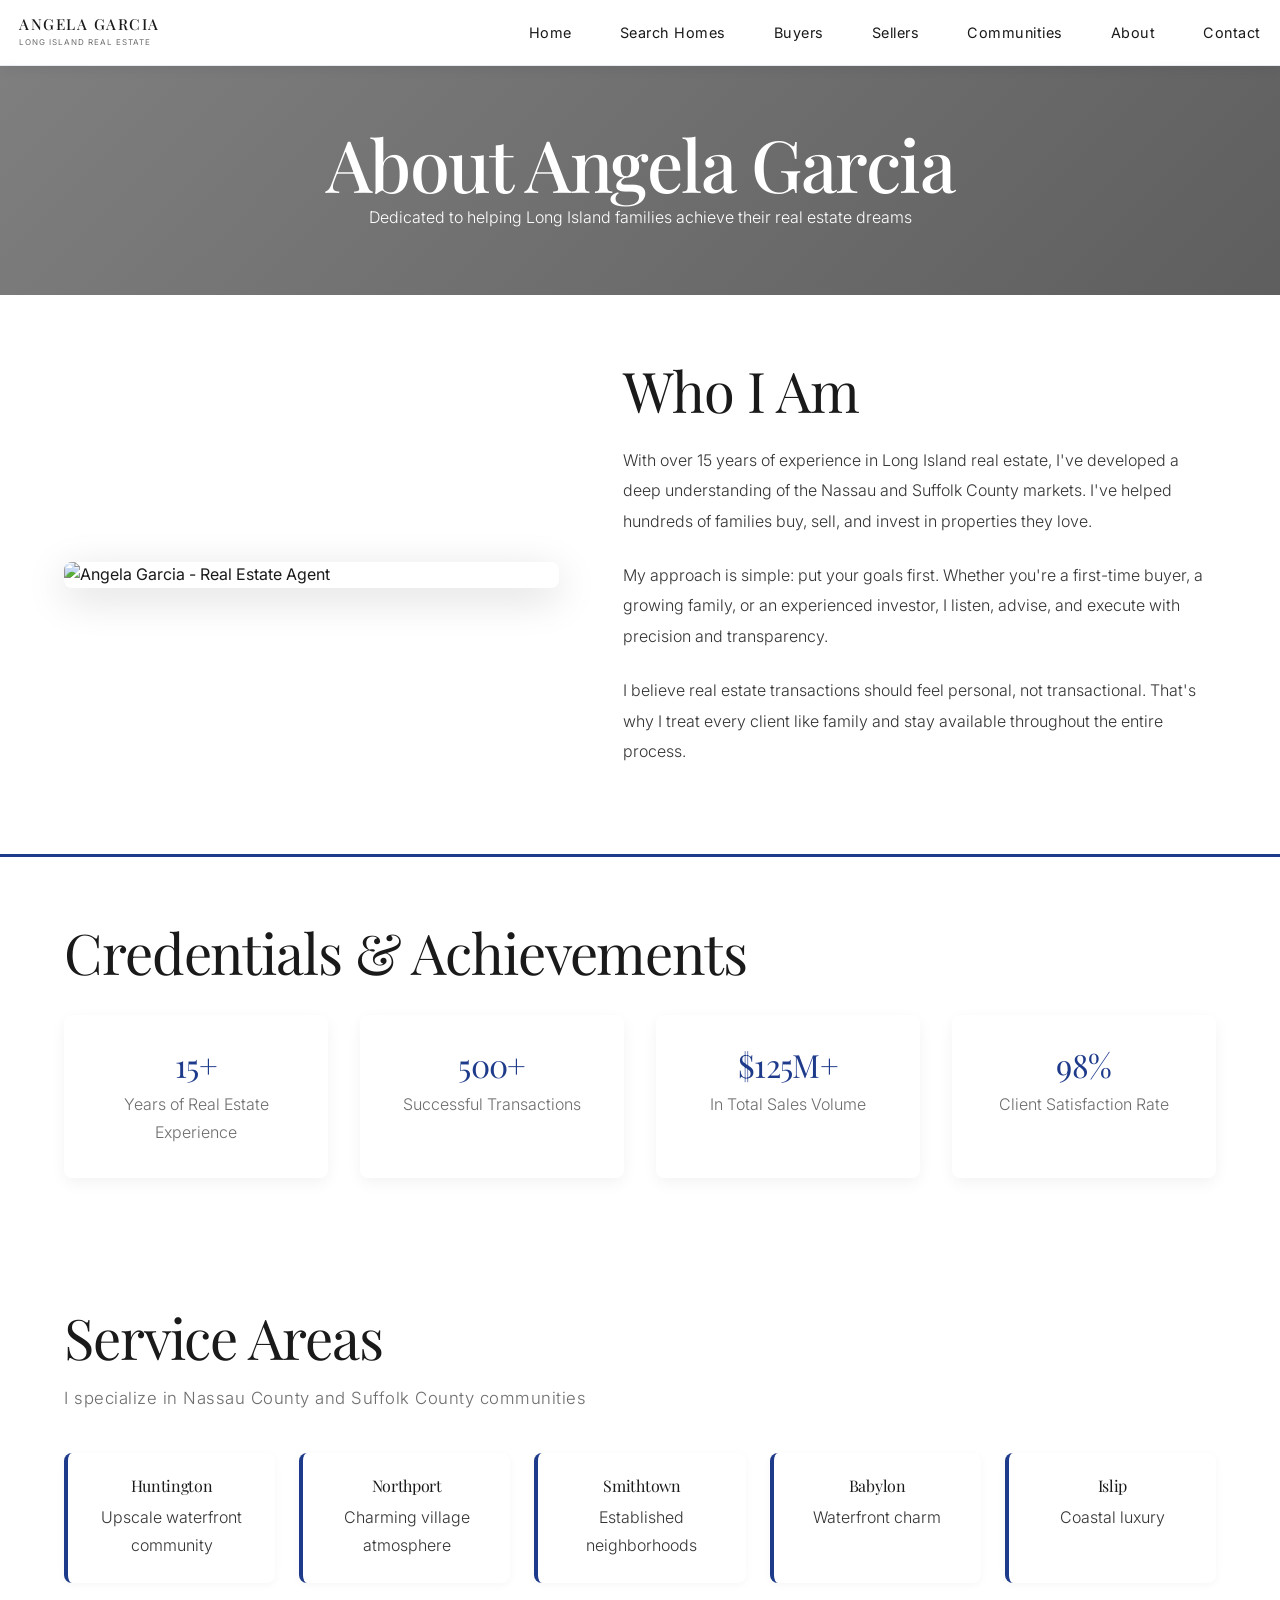
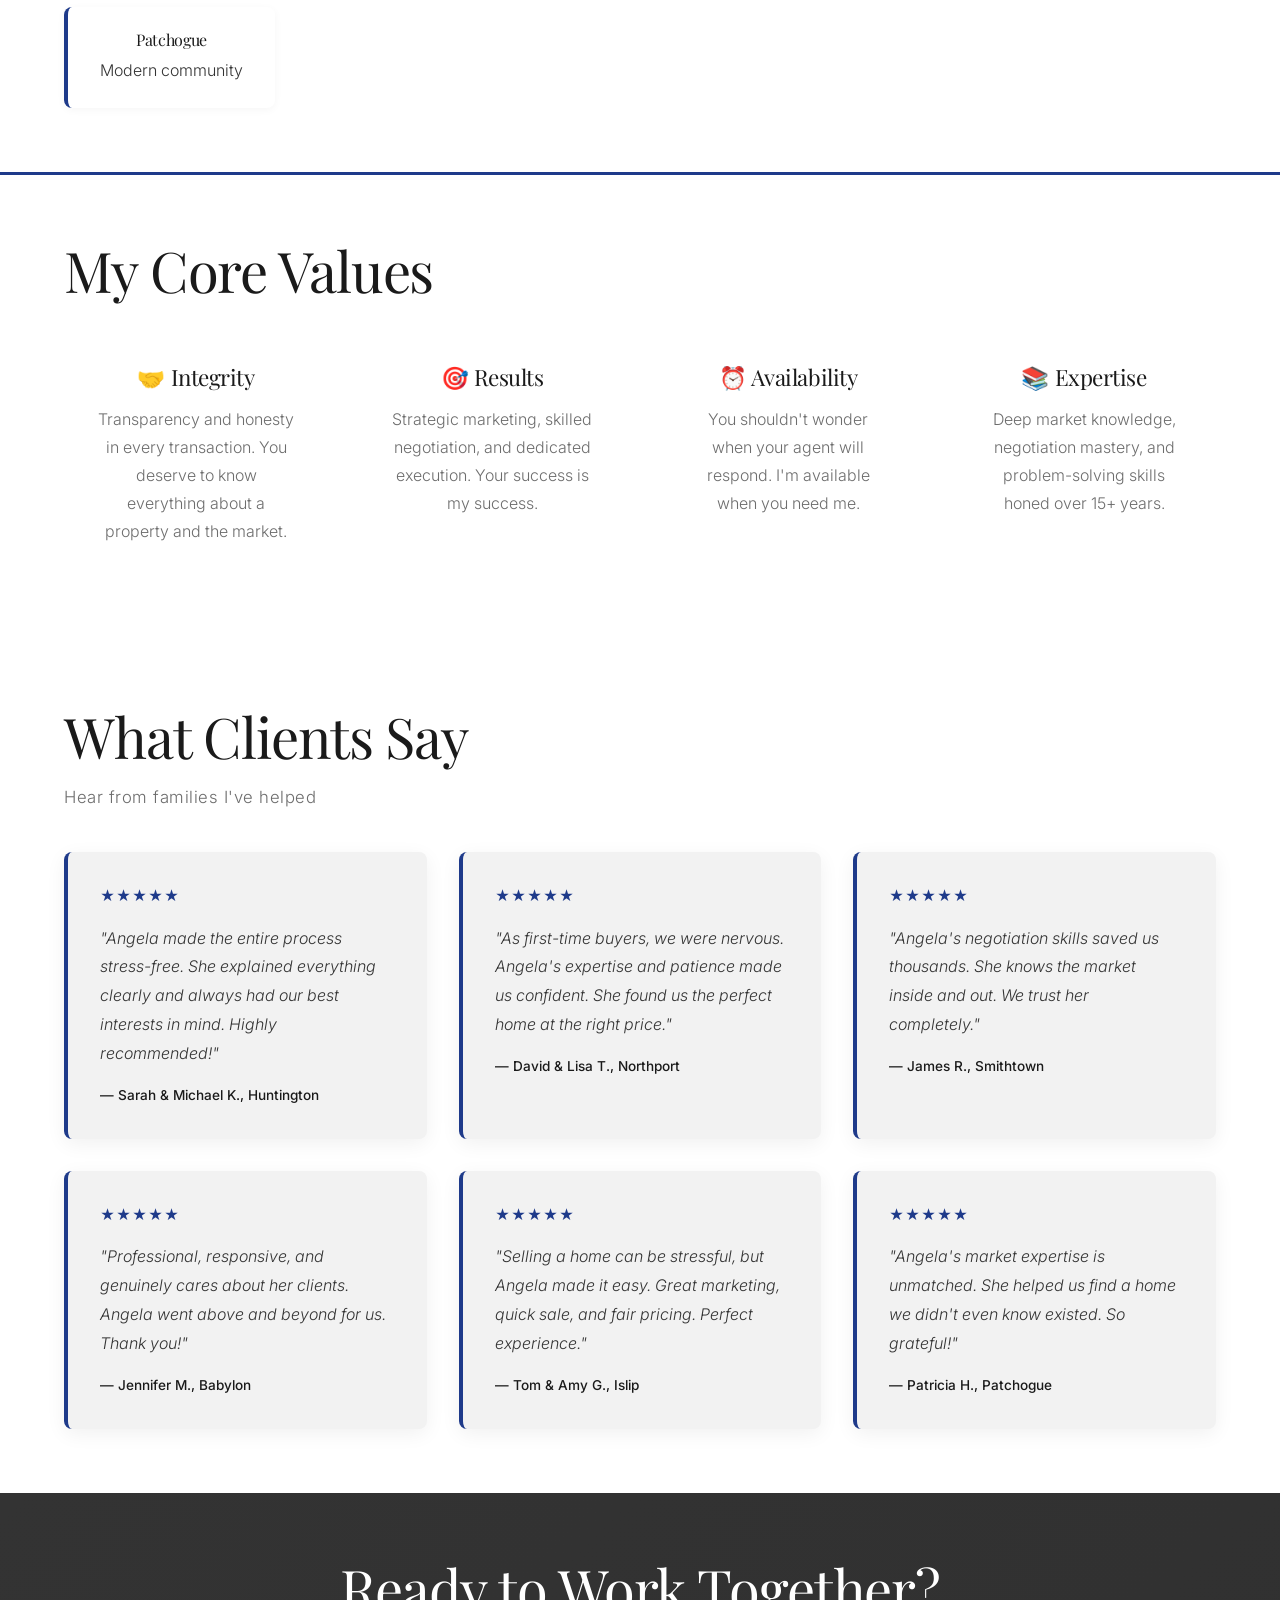
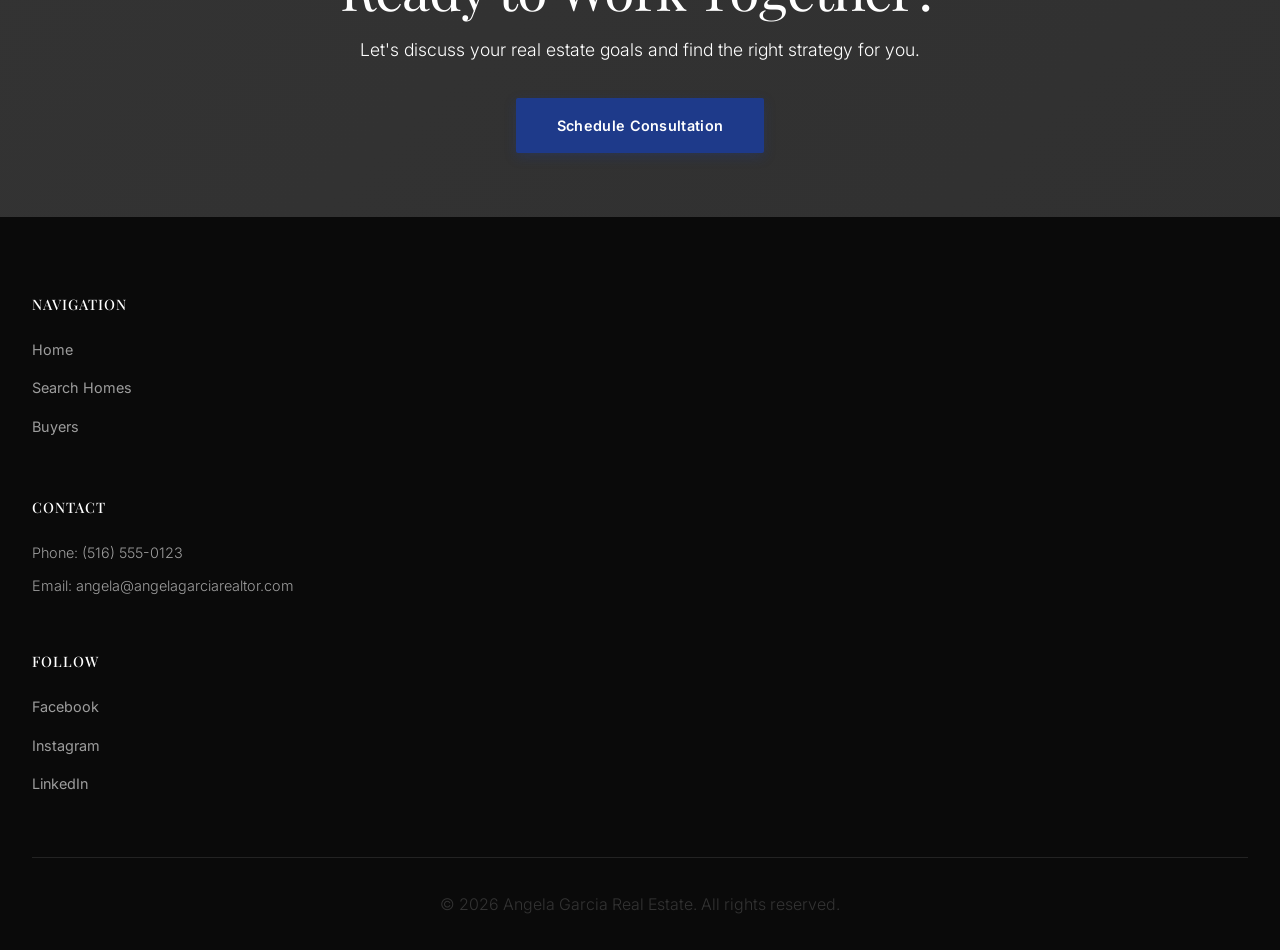
==== commit 529892b7: "Complete mobile menu fix: add overlay to all pages, side-drawer from left, proper JS handlers for al" ====
--- a/about.html
+++ b/about.html
@@ -202,7 +202,7 @@
             <h1>ANGELA GARCIA</h1>
             <p class="logo-subtitle">LONG ISLAND REAL ESTATE</p>
         </a>
-        <ul class="nav-menu">
+        <ul class="nav-menu" id="navMenu">
             <li><a href="index.html">Home</a></li>
             <li><a href="search.html">Search Homes</a></li>
             <li><a href="buyers.html">Buyers</a></li>
@@ -211,8 +211,15 @@
             <li><a href="about.html">About</a></li>
             <li><a href="contact.html">Contact</a></li>
         </ul>
+        <button class="hamburger" id="hamburger" aria-label="Toggle navigation menu">
+            <span></span>
+            <span></span>
+            <span></span>
+        </button>
     </div>
 </nav>
+
+<div class="nav-menu-overlay" id="navOverlay"></div>
 
 <!-- HERO -->
 <section class="about-hero">
@@ -413,5 +420,51 @@
     </div>
 </footer>
 
+<script>
+// Mobile Menu Toggle with Scroll Lock
+const hamburger = document.getElementById('hamburger');
+const navMenu = document.getElementById('navMenu');
+const navOverlay = document.getElementById('navOverlay');
+const body = document.body;
+
+function toggleMenu() {
+    const isActive = navMenu.classList.contains('active');
+    
+    if (!isActive) {
+        navMenu.classList.add('active');
+        hamburger.classList.add('active');
+        if (navOverlay) navOverlay.classList.add('active');
+        body.classList.add('menu-open');
+        body.style.overflow = 'hidden';
+    } else {
+        closeMenu();
+    }
+}
+
+function closeMenu() {
+    navMenu.classList.remove('active');
+    hamburger.classList.remove('active');
+    if (navOverlay) navOverlay.classList.remove('active');
+    body.classList.remove('menu-open');
+    body.style.overflow = '';
+}
+
+if (hamburger) {
+    hamburger.addEventListener('click', toggleMenu);
+    const navLinks = navMenu.querySelectorAll('a');
+    navLinks.forEach(link => {
+        link.addEventListener('click', closeMenu);
+    });
+    document.addEventListener('keydown', function(e) {
+        if (e.key === 'Escape' && navMenu.classList.contains('active')) {
+            closeMenu();
+        }
+    });
+    if (navOverlay) {
+        navOverlay.addEventListener('click', closeMenu);
+    }
+}
+</script>
+
 </body>
 </html>
--- a/css/styles.css
+++ b/css/styles.css
@@ -125,18 +125,18 @@
     position: fixed;
     top: 0;
     width: 100%;
-    background-color: rgba(255, 255, 255, 0.95);
+    background-color: rgba(255, 255, 255, 0.98);
     backdrop-filter: blur(20px);
     z-index: 1000;
-    border-bottom: 1px solid rgba(30, 58, 138, 0.08);
+    border-bottom: 1px solid rgba(30, 58, 138, 0.1);
     transition: var(--transition);
-    box-shadow: 0 2px 8px rgba(0, 0, 0, 0.04);
+    box-shadow: 0 4px 12px rgba(0, 0, 0, 0.06);
 }
 
 .nav-container {
     max-width: 1400px;
     margin: 0 auto;
-    padding: 1.2rem 2rem;
+    padding: 1rem 1.2rem;
     display: flex;
     justify-content: space-between;
     align-items: center;
@@ -153,20 +153,20 @@
 }
 
 .logo h1 {
-    font-size: 1.1rem;
-    letter-spacing: 2px;
+    font-size: 0.95rem;
+    letter-spacing: 1.5px;
     font-weight: 500;
     margin-bottom: 0;
     color: var(--charcoal);
 }
 
 .logo-subtitle {
-    font-size: 0.65rem;
-    letter-spacing: 1.5px;
+    font-size: 0.5rem;
+    letter-spacing: 1px;
     color: var(--medium-gray);
     text-transform: uppercase;
     font-weight: 400;
-    margin-top: 0.25rem;
+    margin-top: 0.15rem;
 }
 
 .nav-menu {
@@ -253,19 +253,22 @@
 .nav-menu-overlay {
     display: none;
     position: fixed;
-    top: 60px;
+    top: 0;
     left: 0;
     right: 0;
     bottom: 0;
-    background-color: rgba(0, 0, 0, 0.4);
-    z-index: 999;
+    background-color: rgba(0, 0, 0, 0);
+    z-index: 998;
     opacity: 0;
-    transition: opacity 0.35s ease-in-out;
+    transition: opacity 0.4s cubic-bezier(0.4, 0, 0.2, 1), background-color 0.4s cubic-bezier(0.4, 0, 0.2, 1);
+    pointer-events: none;
 }
 
 .nav-menu-overlay.active {
     display: block;
     opacity: 1;
+    background-color: rgba(0, 0, 0, 0.3);
+    pointer-events: auto;
 }
 
 /* ============================================
@@ -279,7 +282,7 @@
     align-items: flex-end;
     justify-content: flex-start;
     overflow: hidden;
-    margin-top: 60px;
+    margin-top: 54px;
 }
 
 .hero-video {
@@ -298,7 +301,7 @@
     left: 0;
     width: 100%;
     height: 100%;
-    background: linear-gradient(135deg, rgba(0, 0, 0, 0.25) 0%, rgba(0, 0, 0, 0.45) 100%);
+    background: linear-gradient(135deg, rgba(0, 0, 0, 0.35) 0%, rgba(0, 0, 0, 0.55) 100%);
     z-index: 2;
 }
 
@@ -306,67 +309,84 @@
     position: relative;
     z-index: 3;
     color: var(--white);
-    padding: 0 2rem 6rem 2rem;
-    max-width: 65%;
+    padding: 0 1.5rem 4rem 1.5rem;
+    max-width: 100%;
     animation: fadeInUp 1.2s cubic-bezier(0.23, 1, 0.320, 1);
 }
 
 .hero-headline {
-    font-size: clamp(2.5rem, 7vw, 5rem);
-    font-weight: 500;
-    letter-spacing: -0.03em;
-    margin-bottom: 1rem;
-    line-height: 1.05;
+    font-size: clamp(1.75rem, 6vw, 5rem);
+    font-weight: 700;
+    letter-spacing: -0.02em;
+    margin-bottom: 0.8rem;
+    line-height: 1.15;
+    text-shadow: 0 2px 8px rgba(0, 0, 0, 0.3);
 }
 
 .hero-subheadline {
-    font-size: 1.2rem;
-    font-weight: 300;
-    letter-spacing: 0.3px;
-    margin-bottom: 3rem;
-    color: rgba(255, 255, 255, 0.85);
+    font-size: 0.95rem;
+    font-weight: 400;
+    letter-spacing: 0.2px;
+    margin-bottom: 2rem;
+    color: rgba(255, 255, 255, 0.95);
     max-width: 500px;
+    line-height: 1.6;
 }
 
 .hero-search-bar {
     display: flex;
-    gap: 1rem;
-    margin-bottom: 3rem;
+    gap: 0.8rem;
+    margin-bottom: 2rem;
     max-width: 600px;
+    flex-wrap: wrap;
 }
 
 .search-input {
     flex: 1;
     padding: 1rem 1.5rem;
     border: none;
-    border-radius: 2px;
-    font-size: 0.95rem;
-    background-color: var(--white);
+    border-radius: 4px;
+    font-size: 0.9rem;
+    background-color: rgba(255, 255, 255, 0.95);
     color: var(--charcoal);
     font-family: var(--font-body);
+    box-shadow: 0 4px 16px rgba(0, 0, 0, 0.1);
+}
+
+.search-input::placeholder {
+    color: rgba(0, 0, 0, 0.4);
+    font-size: 0.85rem;
+}
+
+.search-input:focus {
+    outline: none;
+    box-shadow: 0 4px 20px rgba(30, 58, 138, 0.2);
 }
 
 .search-btn {
-    padding: 1rem 2.5rem;
+    padding: 1rem 2rem;
     background-color: var(--accent-blue);
     color: var(--white);
     border: none;
-    border-radius: 2px;
+    border-radius: 4px;
     cursor: pointer;
-    font-weight: 500;
-    letter-spacing: 0.5px;
+    font-weight: 600;
+    letter-spacing: 0.3px;
     transition: var(--transition);
     font-family: var(--font-body);
+    font-size: 0.9rem;
 }
 
 .search-btn:hover {
     background-color: #153063;
+    box-shadow: 0 8px 24px rgba(30, 58, 138, 0.3);
     transform: translateY(-2px);
 }
 
 .hero-buttons {
     display: flex;
-    gap: 2rem;
+    gap: 1rem;
+    flex-wrap: wrap;
 }
 
 @keyframes fadeInUp {
@@ -401,7 +421,15 @@
 .btn-primary {
     background-color: var(--accent-blue);
     color: var(--white);
-    box-shadow: 0 2px 8px rgba(30, 58, 138, 0.2);
+    box-shadow: 0 4px 12px rgba(30, 58, 138, 0.3);
+    font-weight: 600;
+    letter-spacing: 0.3px;
+}
+
+.btn-primary:hover {
+    background-color: #153063;
+    box-shadow: 0 8px 20px rgba(30, 58, 138, 0.4);
+    transform: translateY(-2px);
 }
 
 .btn-primary:hover {
@@ -411,14 +439,21 @@
 }
 
 .btn-secondary {
-    background-color: transparent;
+    background-color: rgba(255, 255, 255, 0.25);
     color: var(--white);
-    border-color: var(--white);
+    border: 2px solid var(--white);
+    backdrop-filter: blur(12px);
+    font-weight: 600;
+    letter-spacing: 0.3px;
+    box-shadow: 0 4px 12px rgba(0, 0, 0, 0.15);
 }
 
 .btn-secondary:hover {
     background-color: var(--white);
-    color: var(--charcoal);
+    color: var(--accent-blue);
+    border-color: var(--white);
+    box-shadow: 0 8px 20px rgba(255, 255, 255, 0.3);
+    transform: translateY(-2px);
 }
 
 .btn-outline {
@@ -453,14 +488,14 @@
    ============================================ */
 
 .realtor-intro {
-    padding: 7rem 2rem;
+    padding: 3rem 1.5rem;
     background-color: var(--white);
 }
 
 .intro-grid {
     display: grid;
-    grid-template-columns: 55% 1fr;
-    gap: 5rem;
+    grid-template-columns: 1fr;
+    gap: 2.5rem;
     align-items: center;
 }
 
@@ -492,20 +527,20 @@
    ============================================ */
 
 .featured-listings {
-    padding: 7rem 2rem;
-    background-color: var(--off-white);
+    padding: 3rem 1.5rem;
+    background-color: var(--white);
 }
 
 .featured-listings h2 {
     text-align: left;
-    margin-bottom: 0.3rem;
+    margin-bottom: 0.5rem;
 }
 
 .listings-grid {
     display: grid;
-    grid-template-columns: repeat(3, 1fr);
-    gap: 2rem;
-    margin-top: 4rem;
+    grid-template-columns: 1fr;
+    gap: 1.5rem;
+    margin-top: 2rem;
 }
 
 .listing-card {
@@ -525,9 +560,13 @@
 .listing-image {
     width: 100%;
     height: 280px;
-    background-color: var(--medium-gray);
+    background: linear-gradient(135deg, var(--accent-blue) 0%, rgba(30, 58, 138, 0.7) 100%);
     overflow: hidden;
     position: relative;
+    display: flex;
+    align-items: center;
+    justify-content: center;
+    color: var(--white);
 }
 
 .listing-image img {
@@ -576,14 +615,14 @@
    ============================================ */
 
 .buy-or-sell {
-    padding: 7rem 2rem;
+    padding: 3rem 1.5rem;
     background-color: var(--white);
 }
 
 .two-column-grid {
     display: grid;
-    grid-template-columns: 1fr 1fr;
-    gap: 4rem;
+    grid-template-columns: 1fr;
+    gap: 2rem;
     margin-top: 3rem;
 }
 
@@ -592,7 +631,7 @@
     border: none;
     border-left: 3px solid var(--accent-blue);
     border-radius: 4px;
-    background-color: var(--off-white);
+    background-color: var(--white);
     transition: var(--transition);
     text-align: left;
     box-shadow: 0 2px 8px rgba(0, 0, 0, 0.04);
@@ -617,8 +656,8 @@
    ============================================ */
 
 .communities {
-    padding: 7rem 2rem;
-    background-color: var(--off-white);
+    padding: 3rem 1.5rem;
+    background-color: var(--white);
 }
 
 .communities h2 {
@@ -627,7 +666,7 @@
 
 .communities-grid {
     display: grid;
-    grid-template-columns: repeat(3, 1fr);
+    grid-template-columns: 1fr;
     gap: 2rem;
     margin-top: 4rem;
 }
@@ -693,7 +732,7 @@
    ============================================ */
 
 .why-work {
-    padding: 7rem 2rem;
+    padding: 3rem 1.5rem;
     background-color: var(--white);
 }
 
@@ -703,7 +742,7 @@
 
 .benefits-grid {
     display: grid;
-    grid-template-columns: repeat(4, 1fr);
+    grid-template-columns: 1fr;
     gap: 2rem;
     margin-top: 3rem;
 }
@@ -735,8 +774,8 @@
    ============================================ */
 
 .testimonials {
-    padding: 7rem 2rem;
-    background-color: var(--off-white);
+    padding: 3rem 1.5rem;
+    background-color: var(--white);
 }
 
 .testimonials h2 {
@@ -745,7 +784,7 @@
 
 .testimonials-carousel {
     display: grid;
-    grid-template-columns: repeat(auto-fit, minmax(320px, 1fr));
+    grid-template-columns: 1fr;
     gap: 2.5rem;
     margin-top: 3rem;
 }
@@ -787,7 +826,7 @@
    ============================================ */
 
 .market-insights {
-    padding: 7rem 2rem;
+    padding: 3rem 1.5rem;
     background-color: var(--white);
 }
 
@@ -797,7 +836,7 @@
 
 .insights-grid {
     display: grid;
-    grid-template-columns: repeat(3, 1fr);
+    grid-template-columns: 1fr;
     gap: 2rem;
     margin-top: 3rem;
 }
@@ -806,7 +845,7 @@
     text-align: center;
     padding: 3rem 2rem;
     border-radius: 0;
-    background-color: var(--off-white);
+    background-color: var(--white);
     border-bottom: 3px solid var(--accent-blue);
     transition: var(--transition);
 }
@@ -875,7 +914,7 @@
 
 .footer-grid {
     display: grid;
-    grid-template-columns: repeat(4, 1fr);
+    grid-template-columns: 1fr;
     gap: 3rem;
     margin-bottom: 3rem;
 }
@@ -931,19 +970,19 @@
     }
 
     .listings-grid {
-        grid-template-columns: repeat(2, 1fr);
+        grid-template-columns: 1fr;
     }
 
     .communities-grid {
-        grid-template-columns: repeat(2, 1fr);
+        grid-template-columns: 1fr;
     }
 
     .benefits-grid {
-        grid-template-columns: repeat(2, 1fr);
+        grid-template-columns: 1fr;
     }
 
     .insights-grid {
-        grid-template-columns: repeat(2, 1fr);
+        grid-template-columns: 1fr;
     }
 
     .nav-menu {
@@ -960,6 +999,31 @@
 }
 
 @media (max-width: 768px) {
+    .hamburger {
+        display: flex;
+    }
+
+    .nav-menu {
+        position: fixed;
+        top: 0;
+        left: -100%;
+        width: 75%;
+        max-width: 320px;
+        height: 100vh;
+        background-color: var(--white);
+        flex-direction: column;
+        padding: 5rem 0 0 0;
+        overflow-y: auto;
+        transition: left 0.4s cubic-bezier(0.4, 0, 0.2, 1);
+        box-shadow: 4px 0 16px rgba(0, 0, 0, 0.15);
+        z-index: 999;
+    }
+
+    .nav-menu.active {
+        left: 0;
+    }
+
+
     .nav-menu {
         flex-direction: column;
         gap: 1rem;
@@ -980,8 +1044,7 @@
     }
 
     .hero-buttons {
-        flex-direction: column;
-        gap: 0.8rem;
+        gap: 1rem;
     }
 
     .hero-search-bar {
@@ -1041,7 +1104,7 @@
     }
 
     .footer-grid {
-        grid-template-columns: repeat(2, 1fr);
+        grid-template-columns: 1fr;
         gap: 2rem;
     }
 
@@ -1050,45 +1113,25 @@
     }
 
     .btn {
-        width: 100%;
         text-align: center;
     }
+    
+    .hero-buttons .btn {
+        width: auto;
+        flex: 1;
+        min-width: 140px;
+    }
 }
 
 @media (max-width: 480px) {
-    .hamburger {
-        display: flex;
-    }
-
-    .nav-menu {
-        position: fixed;
-        top: 60px;
-        left: 0;
-        right: 0;
-        background-color: var(--white);
-        flex-direction: column;
-        list-style: none;
-        padding: 0;
-        gap: 0;
-        max-height: 0;
-        overflow: hidden;
-        transition: max-height 0.4s cubic-bezier(0.4, 0, 0.2, 1);
-        border-bottom: 1px solid rgba(0, 0, 0, 0.06);
-        box-shadow: 0 10px 40px rgba(0, 0, 0, 0.1);
-        z-index: 999;
-    }
-
-    .nav-menu.active {
-        max-height: 500px;
-    }
 
     .nav-menu li {
         border-bottom: 1px solid rgba(0, 0, 0, 0.04);
         padding: 0;
         margin: 0;
         opacity: 0;
-        transform: translateY(-8px);
-        animation: slideInDown 0.4s cubic-bezier(0.4, 0, 0.2, 1) forwards;
+        transform: translateX(-20px);
+        animation: slideInLeft 0.4s cubic-bezier(0.4, 0, 0.2, 1) forwards;
     }
 
     .nav-menu.active li:nth-child(1) { animation-delay: 0.05s; }
@@ -1122,14 +1165,14 @@
         display: none;
     }
 
-    @keyframes slideInDown {
+    @keyframes slideInLeft {
         from {
             opacity: 0;
-            transform: translateY(-12px);
+            transform: translateX(-20px);
         }
         to {
             opacity: 1;
-            transform: translateY(0);
+            transform: translateX(0);
         }
     }
 
@@ -1241,13 +1284,12 @@
     }
 
     .btn {
-        padding: 1.2rem 1.5rem;
-        font-size: 0.95rem;
-        min-height: 52px;
+        padding: 1rem 1.2rem;
+        font-size: 0.9rem;
+        min-height: 48px;
         display: flex;
         align-items: center;
         justify-content: center;
-        width: 100%;
         border-radius: 4px;
         letter-spacing: 0.3px;
     }
@@ -1257,13 +1299,13 @@
     }
 
     .hero-buttons {
-        flex-direction: column;
         gap: 0.8rem;
         margin-top: 2rem;
     }
 
     .hero-buttons .btn {
-        width: 100%;
+        flex: 1;
+        min-width: 120px;
     }
 }
 /* Cache bust 1781561264 */
